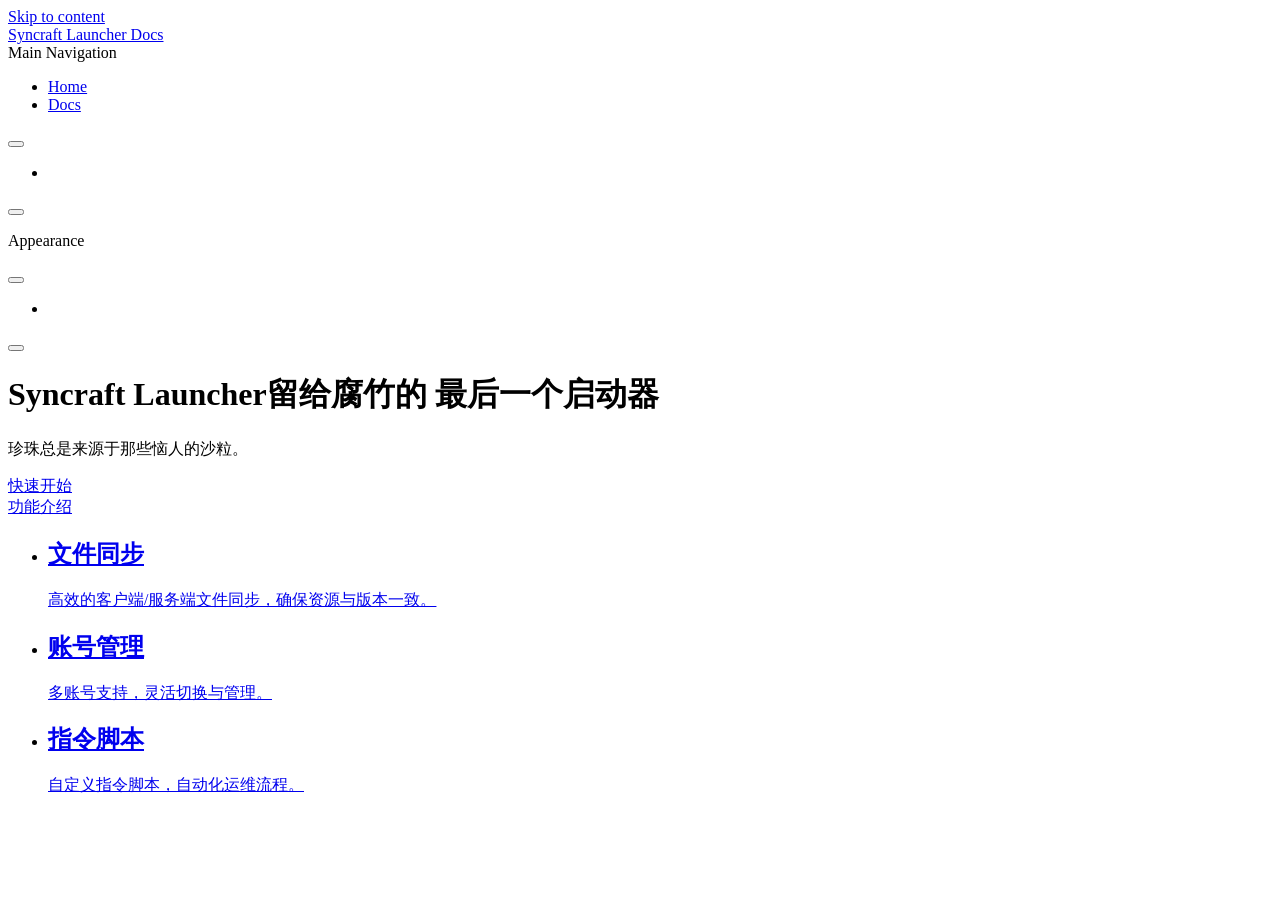
==== syncraft/index.html @ e4c3ccd4 "Add syncraft docs(not completed)" ====
<!DOCTYPE html>
<html lang="en-US" dir="ltr">
  <head>
    <meta charset="utf-8">
    <meta name="viewport" content="width=device-width,initial-scale=1">
    <title>Syncraft Launcher Docs</title>
    <meta name="description" content="The official documents of Syncraft.">
    <meta name="generator" content="VitePress v2.0.0-alpha.19">
    <link rel="preload stylesheet" href="/assets/style.DhzGwr1p.css" as="style">
    <link rel="preload stylesheet" href="/vp-icons.css" as="style">
    <script type="module" src="/assets/chunks/metadata.669a6880.js"></script>
    <script type="module" src="/assets/app.CHZCehUw.js"></script>
    <link rel="preload" href="/assets/inter-roman-latin.BOE8-mWI.woff2" as="font" type="font/woff2" crossorigin="">
    <link rel="modulepreload" href="/assets/chunks/framework.H6PnKRUW.js">
    <link rel="modulepreload" href="/assets/chunks/theme.DYF6qhO6.js">
    <link rel="modulepreload" href="/assets/index.md.CUEcECFS.lean.js">
    <script id="check-dark-mode">(()=>{let e=localStorage.getItem(`vitepress-theme-appearance`)||`auto`,t=window.matchMedia(`(prefers-color-scheme: dark)`).matches;(!e||e===`auto`?t:e===`dark`)&&document.documentElement.classList.add(`dark`)})();</script>
    <script id="check-mac-os">document.documentElement.classList.toggle(`mac`,/Mac|iPhone|iPod|iPad/i.test(navigator.platform));</script>
  </head>
  <body>
    <div id="app"><div class="Layout" data-v-0cf61682><!--[--><!--]--><!--[--><span tabindex="-1" data-v-414181b2></span><a href="#VPContent" class="VPSkipLink visually-hidden" data-v-414181b2>Skip to content</a><!--]--><!----><header class="VPNav" data-v-0cf61682 data-v-9f75dce3><div class="VPNavBar home top" data-v-9f75dce3 data-v-9ca1369d><div class="wrapper" data-v-9ca1369d><div class="container" data-v-9ca1369d><div class="title" data-v-9ca1369d><div class="VPNavBarTitle" data-v-9ca1369d data-v-1e38c6bc><a class="title" href="/" data-v-1e38c6bc><!--[--><!--]--><!----><span data-v-1e38c6bc>Syncraft Launcher Docs</span><!--[--><!--]--></a></div></div><div class="content" data-v-9ca1369d><div class="content-body" data-v-9ca1369d><!--[--><!--]--><div class="VPNavBarSearch search" data-v-9ca1369d data-v-2fc7f2c6><!----></div><nav aria-labelledby="main-nav-aria-label" class="VPNavBarMenu menu" data-v-9ca1369d data-v-3ffeddce><span id="main-nav-aria-label" class="visually-hidden" data-v-3ffeddce> Main Navigation </span><ul class="list" data-v-3ffeddce><!--[--><li data-v-3ffeddce><a class="VPLink link VPNavBarMenuLink active" href="/" tabindex="0" data-v-3ffeddce data-v-7547a935><!--[--><span data-v-7547a935>Home</span><!--]--></a></li><li data-v-3ffeddce><a class="VPLink link VPNavBarMenuLink" href="/intro/" tabindex="0" data-v-3ffeddce data-v-7547a935><!--[--><span data-v-7547a935>Docs</span><!--]--></a></li><!--]--></ul></nav><!----><div class="VPNavBarAppearance appearance" data-v-9ca1369d data-v-6c893767><button class="VPSwitch VPSwitchAppearance" type="button" role="switch" title aria-checked="false" data-v-6c893767 data-v-5337faa4 data-v-1d5665e3><span class="check" data-v-1d5665e3><span class="icon" data-v-1d5665e3><!--[--><span class="vpi-sun sun" data-v-5337faa4></span><span class="vpi-moon moon" data-v-5337faa4></span><!--]--></span></span></button></div><ul class="VPSocialLinks VPNavBarSocialLinks social-links" data-v-9ca1369d data-v-0394ad82 data-v-babe741d><!--[--><li class="item" data-v-babe741d><a class="VPSocialLink no-icon" href="https://github.com/vuejs/vitepress" aria-label="github" target="_blank" rel="me noopener" data-v-babe741d data-v-7bdffce5><span class="vpi-social-github"></span></a></li><!--]--></ul><div class="VPFlyout VPNavBarExtra extra" data-v-9ca1369d data-v-3da7c200 data-v-42cb505d><button type="button" class="button" aria-haspopup="true" aria-expanded="false" aria-label="extra navigation" data-v-42cb505d><span class="vpi-more-horizontal icon" data-v-42cb505d></span></button><div class="menu" data-v-42cb505d><div class="VPMenu" data-v-42cb505d data-v-f7257f43><!----><!--[--><!--[--><!----><div class="group" data-v-3da7c200><div class="item appearance" data-v-3da7c200><p class="label" data-v-3da7c200>Appearance</p><div class="appearance-action" data-v-3da7c200><button class="VPSwitch VPSwitchAppearance" type="button" role="switch" title aria-checked="false" data-v-3da7c200 data-v-5337faa4 data-v-1d5665e3><span class="check" data-v-1d5665e3><span class="icon" data-v-1d5665e3><!--[--><span class="vpi-sun sun" data-v-5337faa4></span><span class="vpi-moon moon" data-v-5337faa4></span><!--]--></span></span></button></div></div></div><div class="group" data-v-3da7c200><div class="item social-links" data-v-3da7c200><ul class="VPSocialLinks social-links-list" data-v-3da7c200 data-v-babe741d><!--[--><li class="item" data-v-babe741d><a class="VPSocialLink no-icon" href="https://github.com/vuejs/vitepress" aria-label="github" target="_blank" rel="me noopener" data-v-babe741d data-v-7bdffce5><span class="vpi-social-github"></span></a></li><!--]--></ul></div></div><!--]--><!--]--></div></div></div><!--[--><!--]--><button type="button" class="VPNavBarHamburger hamburger" aria-label="mobile navigation" aria-expanded="false" aria-controls="VPNavScreen" data-v-9ca1369d data-v-e5dd9c1c><span class="container" data-v-e5dd9c1c><span class="top" data-v-e5dd9c1c></span><span class="middle" data-v-e5dd9c1c></span><span class="bottom" data-v-e5dd9c1c></span></span></button></div></div></div></div><div class="divider" data-v-9ca1369d><div class="divider-line" data-v-9ca1369d></div></div></div><!----></header><!----><!----><div class="VPContent is-home" id="VPContent" data-v-0cf61682 data-v-7948e71f><div class="VPHome" data-v-7948e71f data-v-2862d62e><!--[--><!--]--><div class="VPHero VPHomeHero" data-v-2862d62e data-v-e62e4946><div class="container" data-v-e62e4946><div class="main" data-v-e62e4946><!--[--><!--]--><!--[--><h1 class="heading" data-v-e62e4946><span class="name clip" data-v-e62e4946>Syncraft Launcher</span><span class="text" data-v-e62e4946>留给腐竹的
最后一个启动器</span></h1><p class="tagline" data-v-e62e4946>珍珠总是来源于那些恼人的沙粒。</p><!--]--><!--[--><!--]--><div class="actions" data-v-e62e4946><!--[--><!--]--><!--[--><div class="action" data-v-e62e4946><a class="VPButton medium brand" href="/quick-start/" data-v-e62e4946 data-v-b8c35b0d><!--[-->快速开始<!--]--></a></div><div class="action" data-v-e62e4946><a class="VPButton medium alt" href="/features/" data-v-e62e4946 data-v-b8c35b0d><!--[-->功能介绍<!--]--></a></div><!--]--></div><!--[--><!--]--></div><!----></div></div><!--[--><!--]--><!--[--><!--]--><div class="VPFeatures VPHomeFeatures" data-v-2862d62e data-v-bb74c475><div class="container" data-v-bb74c475><ul class="items" data-v-bb74c475><!--[--><li class="grid-3 item" data-v-bb74c475><a class="VPLink link no-icon VPFeature" href="/features/file-sync.html" data-v-bb74c475 data-v-e5511d04><!--[--><article class="box" data-v-e5511d04><!----><h2 class="title" data-v-e5511d04>文件同步</h2><p class="details" data-v-e5511d04>高效的客户端/服务端文件同步，确保资源与版本一致。</p><!----></article><!--]--></a></li><li class="grid-3 item" data-v-bb74c475><a class="VPLink link no-icon VPFeature" href="/features/account.html" data-v-bb74c475 data-v-e5511d04><!--[--><article class="box" data-v-e5511d04><!----><h2 class="title" data-v-e5511d04>账号管理</h2><p class="details" data-v-e5511d04>多账号支持，灵活切换与管理。</p><!----></article><!--]--></a></li><li class="grid-3 item" data-v-bb74c475><a class="VPLink link no-icon VPFeature" href="/features/scripts.html" data-v-bb74c475 data-v-e5511d04><!--[--><article class="box" data-v-e5511d04><!----><h2 class="title" data-v-e5511d04>指令脚本</h2><p class="details" data-v-e5511d04>自定义指令脚本，自动化运维流程。</p><!----></article><!--]--></a></li><!--]--></ul></div></div><!--[--><!--]--><div class="vp-doc container" style="" data-allow-mismatch="style" data-v-2862d62e data-v-19aa779d><!--[--><div style="position:relative;" data-v-2862d62e><div></div></div><!--]--></div></div></div><!----><!--[--><!--]--></div></div>
    
    
  </body>
</html>
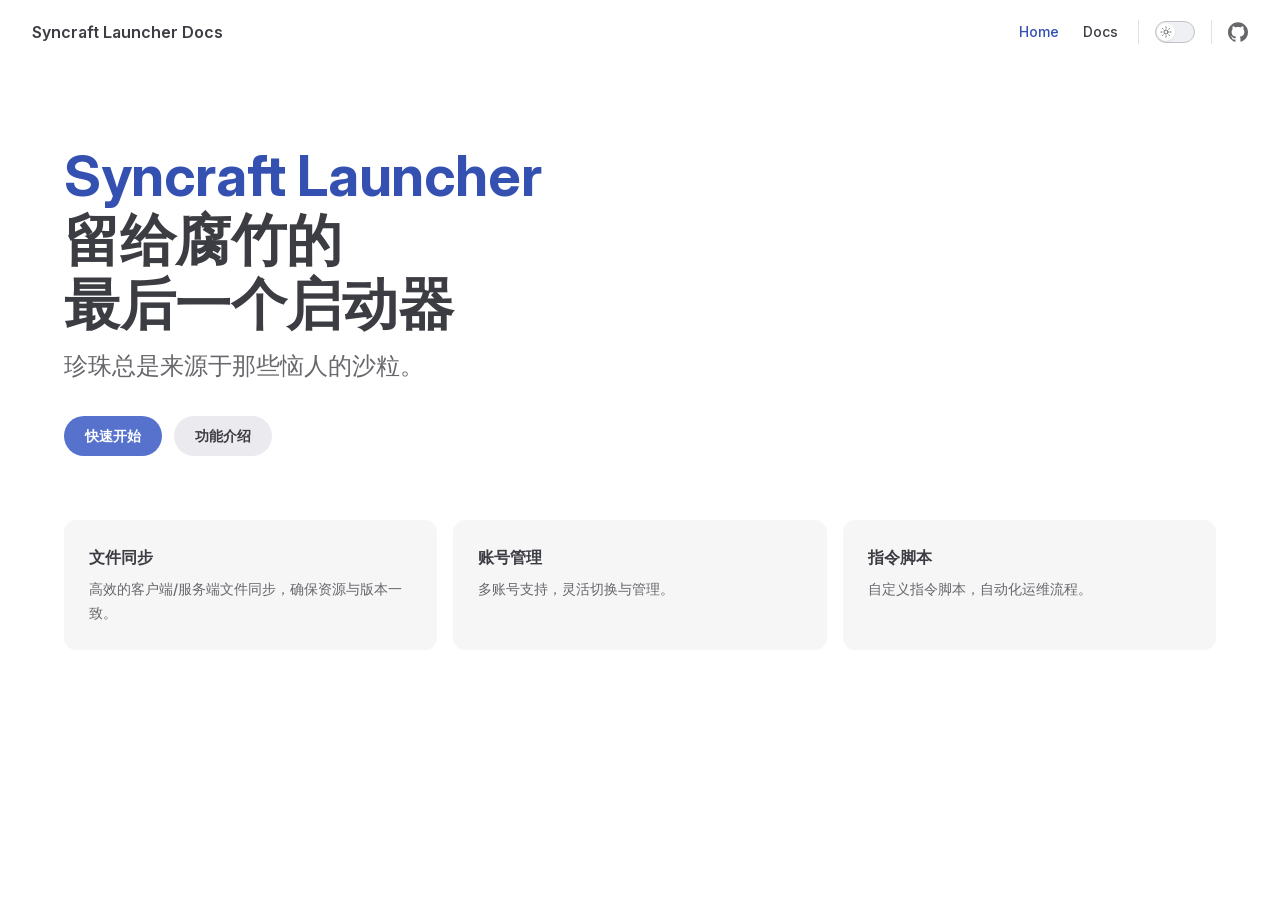
==== commit d08f444c: "Updated syncraft docs" ====
--- a/syncraft/index.html
+++ b/syncraft/index.html
@@ -6,20 +6,20 @@
     <title>Syncraft Launcher Docs</title>
     <meta name="description" content="The official documents of Syncraft.">
     <meta name="generator" content="VitePress v2.0.0-alpha.19">
-    <link rel="preload stylesheet" href="/assets/style.DhzGwr1p.css" as="style">
-    <link rel="preload stylesheet" href="/vp-icons.css" as="style">
-    <script type="module" src="/assets/chunks/metadata.669a6880.js"></script>
-    <script type="module" src="/assets/app.CHZCehUw.js"></script>
-    <link rel="preload" href="/assets/inter-roman-latin.BOE8-mWI.woff2" as="font" type="font/woff2" crossorigin="">
-    <link rel="modulepreload" href="/assets/chunks/framework.H6PnKRUW.js">
-    <link rel="modulepreload" href="/assets/chunks/theme.DYF6qhO6.js">
-    <link rel="modulepreload" href="/assets/index.md.CUEcECFS.lean.js">
+    <link rel="preload stylesheet" href="/syncraft/assets/style.21u9yF-3.css" as="style">
+    <link rel="preload stylesheet" href="/syncraft/vp-icons.css" as="style">
+    <script type="module" src="/syncraft/assets/chunks/metadata.faaf584f.js"></script>
+    <script type="module" src="/syncraft/assets/app.Cu7lZQsG.js"></script>
+    <link rel="preload" href="/syncraft/assets/inter-roman-latin.BOE8-mWI.woff2" as="font" type="font/woff2" crossorigin="">
+    <link rel="modulepreload" href="/syncraft/assets/chunks/framework.B1PU1n-w.js">
+    <link rel="modulepreload" href="/syncraft/assets/chunks/theme.CBnJ7_3n.js">
+    <link rel="modulepreload" href="/syncraft/assets/index.md.BzEvWfhE.lean.js">
     <script id="check-dark-mode">(()=>{let e=localStorage.getItem(`vitepress-theme-appearance`)||`auto`,t=window.matchMedia(`(prefers-color-scheme: dark)`).matches;(!e||e===`auto`?t:e===`dark`)&&document.documentElement.classList.add(`dark`)})();</script>
     <script id="check-mac-os">document.documentElement.classList.toggle(`mac`,/Mac|iPhone|iPod|iPad/i.test(navigator.platform));</script>
   </head>
   <body>
-    <div id="app"><div class="Layout" data-v-0cf61682><!--[--><!--]--><!--[--><span tabindex="-1" data-v-414181b2></span><a href="#VPContent" class="VPSkipLink visually-hidden" data-v-414181b2>Skip to content</a><!--]--><!----><header class="VPNav" data-v-0cf61682 data-v-9f75dce3><div class="VPNavBar home top" data-v-9f75dce3 data-v-9ca1369d><div class="wrapper" data-v-9ca1369d><div class="container" data-v-9ca1369d><div class="title" data-v-9ca1369d><div class="VPNavBarTitle" data-v-9ca1369d data-v-1e38c6bc><a class="title" href="/" data-v-1e38c6bc><!--[--><!--]--><!----><span data-v-1e38c6bc>Syncraft Launcher Docs</span><!--[--><!--]--></a></div></div><div class="content" data-v-9ca1369d><div class="content-body" data-v-9ca1369d><!--[--><!--]--><div class="VPNavBarSearch search" data-v-9ca1369d data-v-2fc7f2c6><!----></div><nav aria-labelledby="main-nav-aria-label" class="VPNavBarMenu menu" data-v-9ca1369d data-v-3ffeddce><span id="main-nav-aria-label" class="visually-hidden" data-v-3ffeddce> Main Navigation </span><ul class="list" data-v-3ffeddce><!--[--><li data-v-3ffeddce><a class="VPLink link VPNavBarMenuLink active" href="/" tabindex="0" data-v-3ffeddce data-v-7547a935><!--[--><span data-v-7547a935>Home</span><!--]--></a></li><li data-v-3ffeddce><a class="VPLink link VPNavBarMenuLink" href="/intro/" tabindex="0" data-v-3ffeddce data-v-7547a935><!--[--><span data-v-7547a935>Docs</span><!--]--></a></li><!--]--></ul></nav><!----><div class="VPNavBarAppearance appearance" data-v-9ca1369d data-v-6c893767><button class="VPSwitch VPSwitchAppearance" type="button" role="switch" title aria-checked="false" data-v-6c893767 data-v-5337faa4 data-v-1d5665e3><span class="check" data-v-1d5665e3><span class="icon" data-v-1d5665e3><!--[--><span class="vpi-sun sun" data-v-5337faa4></span><span class="vpi-moon moon" data-v-5337faa4></span><!--]--></span></span></button></div><ul class="VPSocialLinks VPNavBarSocialLinks social-links" data-v-9ca1369d data-v-0394ad82 data-v-babe741d><!--[--><li class="item" data-v-babe741d><a class="VPSocialLink no-icon" href="https://github.com/vuejs/vitepress" aria-label="github" target="_blank" rel="me noopener" data-v-babe741d data-v-7bdffce5><span class="vpi-social-github"></span></a></li><!--]--></ul><div class="VPFlyout VPNavBarExtra extra" data-v-9ca1369d data-v-3da7c200 data-v-42cb505d><button type="button" class="button" aria-haspopup="true" aria-expanded="false" aria-label="extra navigation" data-v-42cb505d><span class="vpi-more-horizontal icon" data-v-42cb505d></span></button><div class="menu" data-v-42cb505d><div class="VPMenu" data-v-42cb505d data-v-f7257f43><!----><!--[--><!--[--><!----><div class="group" data-v-3da7c200><div class="item appearance" data-v-3da7c200><p class="label" data-v-3da7c200>Appearance</p><div class="appearance-action" data-v-3da7c200><button class="VPSwitch VPSwitchAppearance" type="button" role="switch" title aria-checked="false" data-v-3da7c200 data-v-5337faa4 data-v-1d5665e3><span class="check" data-v-1d5665e3><span class="icon" data-v-1d5665e3><!--[--><span class="vpi-sun sun" data-v-5337faa4></span><span class="vpi-moon moon" data-v-5337faa4></span><!--]--></span></span></button></div></div></div><div class="group" data-v-3da7c200><div class="item social-links" data-v-3da7c200><ul class="VPSocialLinks social-links-list" data-v-3da7c200 data-v-babe741d><!--[--><li class="item" data-v-babe741d><a class="VPSocialLink no-icon" href="https://github.com/vuejs/vitepress" aria-label="github" target="_blank" rel="me noopener" data-v-babe741d data-v-7bdffce5><span class="vpi-social-github"></span></a></li><!--]--></ul></div></div><!--]--><!--]--></div></div></div><!--[--><!--]--><button type="button" class="VPNavBarHamburger hamburger" aria-label="mobile navigation" aria-expanded="false" aria-controls="VPNavScreen" data-v-9ca1369d data-v-e5dd9c1c><span class="container" data-v-e5dd9c1c><span class="top" data-v-e5dd9c1c></span><span class="middle" data-v-e5dd9c1c></span><span class="bottom" data-v-e5dd9c1c></span></span></button></div></div></div></div><div class="divider" data-v-9ca1369d><div class="divider-line" data-v-9ca1369d></div></div></div><!----></header><!----><!----><div class="VPContent is-home" id="VPContent" data-v-0cf61682 data-v-7948e71f><div class="VPHome" data-v-7948e71f data-v-2862d62e><!--[--><!--]--><div class="VPHero VPHomeHero" data-v-2862d62e data-v-e62e4946><div class="container" data-v-e62e4946><div class="main" data-v-e62e4946><!--[--><!--]--><!--[--><h1 class="heading" data-v-e62e4946><span class="name clip" data-v-e62e4946>Syncraft Launcher</span><span class="text" data-v-e62e4946>留给腐竹的
-最后一个启动器</span></h1><p class="tagline" data-v-e62e4946>珍珠总是来源于那些恼人的沙粒。</p><!--]--><!--[--><!--]--><div class="actions" data-v-e62e4946><!--[--><!--]--><!--[--><div class="action" data-v-e62e4946><a class="VPButton medium brand" href="/quick-start/" data-v-e62e4946 data-v-b8c35b0d><!--[-->快速开始<!--]--></a></div><div class="action" data-v-e62e4946><a class="VPButton medium alt" href="/features/" data-v-e62e4946 data-v-b8c35b0d><!--[-->功能介绍<!--]--></a></div><!--]--></div><!--[--><!--]--></div><!----></div></div><!--[--><!--]--><!--[--><!--]--><div class="VPFeatures VPHomeFeatures" data-v-2862d62e data-v-bb74c475><div class="container" data-v-bb74c475><ul class="items" data-v-bb74c475><!--[--><li class="grid-3 item" data-v-bb74c475><a class="VPLink link no-icon VPFeature" href="/features/file-sync.html" data-v-bb74c475 data-v-e5511d04><!--[--><article class="box" data-v-e5511d04><!----><h2 class="title" data-v-e5511d04>文件同步</h2><p class="details" data-v-e5511d04>高效的客户端/服务端文件同步，确保资源与版本一致。</p><!----></article><!--]--></a></li><li class="grid-3 item" data-v-bb74c475><a class="VPLink link no-icon VPFeature" href="/features/account.html" data-v-bb74c475 data-v-e5511d04><!--[--><article class="box" data-v-e5511d04><!----><h2 class="title" data-v-e5511d04>账号管理</h2><p class="details" data-v-e5511d04>多账号支持，灵活切换与管理。</p><!----></article><!--]--></a></li><li class="grid-3 item" data-v-bb74c475><a class="VPLink link no-icon VPFeature" href="/features/scripts.html" data-v-bb74c475 data-v-e5511d04><!--[--><article class="box" data-v-e5511d04><!----><h2 class="title" data-v-e5511d04>指令脚本</h2><p class="details" data-v-e5511d04>自定义指令脚本，自动化运维流程。</p><!----></article><!--]--></a></li><!--]--></ul></div></div><!--[--><!--]--><div class="vp-doc container" style="" data-allow-mismatch="style" data-v-2862d62e data-v-19aa779d><!--[--><div style="position:relative;" data-v-2862d62e><div></div></div><!--]--></div></div></div><!----><!--[--><!--]--></div></div>
+    <div id="app"><div class="Layout" data-v-0cf61682><!--[--><!--]--><!--[--><span tabindex="-1" data-v-414181b2></span><a href="#VPContent" class="VPSkipLink visually-hidden" data-v-414181b2>Skip to content</a><!--]--><!----><header class="VPNav" data-v-0cf61682 data-v-9f75dce3><div class="VPNavBar home top" data-v-9f75dce3 data-v-9ca1369d><div class="wrapper" data-v-9ca1369d><div class="container" data-v-9ca1369d><div class="title" data-v-9ca1369d><div class="VPNavBarTitle" data-v-9ca1369d data-v-1e38c6bc><a class="title" href="/syncraft/" data-v-1e38c6bc><!--[--><!--]--><!----><span data-v-1e38c6bc>Syncraft Launcher Docs</span><!--[--><!--]--></a></div></div><div class="content" data-v-9ca1369d><div class="content-body" data-v-9ca1369d><!--[--><!--]--><div class="VPNavBarSearch search" data-v-9ca1369d data-v-2fc7f2c6><!----></div><nav aria-labelledby="main-nav-aria-label" class="VPNavBarMenu menu" data-v-9ca1369d data-v-3ffeddce><span id="main-nav-aria-label" class="visually-hidden" data-v-3ffeddce> Main Navigation </span><ul class="list" data-v-3ffeddce><!--[--><li data-v-3ffeddce><a class="VPLink link VPNavBarMenuLink active" href="/syncraft/" tabindex="0" data-v-3ffeddce data-v-7547a935><!--[--><span data-v-7547a935>Home</span><!--]--></a></li><li data-v-3ffeddce><a class="VPLink link VPNavBarMenuLink" href="/syncraft/intro/" tabindex="0" data-v-3ffeddce data-v-7547a935><!--[--><span data-v-7547a935>Docs</span><!--]--></a></li><!--]--></ul></nav><!----><div class="VPNavBarAppearance appearance" data-v-9ca1369d data-v-6c893767><button class="VPSwitch VPSwitchAppearance" type="button" role="switch" title aria-checked="false" data-v-6c893767 data-v-5337faa4 data-v-1d5665e3><span class="check" data-v-1d5665e3><span class="icon" data-v-1d5665e3><!--[--><span class="vpi-sun sun" data-v-5337faa4></span><span class="vpi-moon moon" data-v-5337faa4></span><!--]--></span></span></button></div><ul class="VPSocialLinks VPNavBarSocialLinks social-links" data-v-9ca1369d data-v-0394ad82 data-v-babe741d><!--[--><li class="item" data-v-babe741d><a class="VPSocialLink no-icon" href="https://github.com/Falswqwq/syncraft-server" aria-label="github" target="_blank" rel="me noopener" data-v-babe741d data-v-7bdffce5><span class="vpi-social-github"></span></a></li><!--]--></ul><div class="VPFlyout VPNavBarExtra extra" data-v-9ca1369d data-v-3da7c200 data-v-42cb505d><button type="button" class="button" aria-haspopup="true" aria-expanded="false" aria-label="extra navigation" data-v-42cb505d><span class="vpi-more-horizontal icon" data-v-42cb505d></span></button><div class="menu" data-v-42cb505d><div class="VPMenu" data-v-42cb505d data-v-f7257f43><!----><!--[--><!--[--><!----><div class="group" data-v-3da7c200><div class="item appearance" data-v-3da7c200><p class="label" data-v-3da7c200>Appearance</p><div class="appearance-action" data-v-3da7c200><button class="VPSwitch VPSwitchAppearance" type="button" role="switch" title aria-checked="false" data-v-3da7c200 data-v-5337faa4 data-v-1d5665e3><span class="check" data-v-1d5665e3><span class="icon" data-v-1d5665e3><!--[--><span class="vpi-sun sun" data-v-5337faa4></span><span class="vpi-moon moon" data-v-5337faa4></span><!--]--></span></span></button></div></div></div><div class="group" data-v-3da7c200><div class="item social-links" data-v-3da7c200><ul class="VPSocialLinks social-links-list" data-v-3da7c200 data-v-babe741d><!--[--><li class="item" data-v-babe741d><a class="VPSocialLink no-icon" href="https://github.com/Falswqwq/syncraft-server" aria-label="github" target="_blank" rel="me noopener" data-v-babe741d data-v-7bdffce5><span class="vpi-social-github"></span></a></li><!--]--></ul></div></div><!--]--><!--]--></div></div></div><!--[--><!--]--><button type="button" class="VPNavBarHamburger hamburger" aria-label="mobile navigation" aria-expanded="false" aria-controls="VPNavScreen" data-v-9ca1369d data-v-e5dd9c1c><span class="container" data-v-e5dd9c1c><span class="top" data-v-e5dd9c1c></span><span class="middle" data-v-e5dd9c1c></span><span class="bottom" data-v-e5dd9c1c></span></span></button></div></div></div></div><div class="divider" data-v-9ca1369d><div class="divider-line" data-v-9ca1369d></div></div></div><!----></header><!----><!----><div class="VPContent is-home" id="VPContent" data-v-0cf61682 data-v-7948e71f><div class="VPHome" data-v-7948e71f data-v-2862d62e><!--[--><!--]--><div class="VPHero VPHomeHero" data-v-2862d62e data-v-e62e4946><div class="container" data-v-e62e4946><div class="main" data-v-e62e4946><!--[--><!--]--><!--[--><h1 class="heading" data-v-e62e4946><span class="name clip" data-v-e62e4946>Syncraft Launcher</span><span class="text" data-v-e62e4946>留给腐竹的
+最后一个启动器</span></h1><p class="tagline" data-v-e62e4946>珍珠总是来源于那些恼人的沙粒。</p><!--]--><!--[--><!--]--><div class="actions" data-v-e62e4946><!--[--><!--]--><!--[--><div class="action" data-v-e62e4946><a class="VPButton medium brand" href="/syncraft/quick-start/" data-v-e62e4946 data-v-b8c35b0d><!--[-->快速开始<!--]--></a></div><div class="action" data-v-e62e4946><a class="VPButton medium alt" href="/syncraft/features/" data-v-e62e4946 data-v-b8c35b0d><!--[-->功能介绍<!--]--></a></div><!--]--></div><!--[--><!--]--></div><!----></div></div><!--[--><!--]--><!--[--><!--]--><div class="VPFeatures VPHomeFeatures" data-v-2862d62e data-v-bb74c475><div class="container" data-v-bb74c475><ul class="items" data-v-bb74c475><!--[--><li class="grid-3 item" data-v-bb74c475><a class="VPLink link no-icon VPFeature" href="/syncraft/features/file-sync.html" data-v-bb74c475 data-v-e5511d04><!--[--><article class="box" data-v-e5511d04><!----><h2 class="title" data-v-e5511d04>文件同步</h2><p class="details" data-v-e5511d04>高效的客户端/服务端文件同步，确保资源与版本一致。</p><!----></article><!--]--></a></li><li class="grid-3 item" data-v-bb74c475><a class="VPLink link no-icon VPFeature" href="/syncraft/features/account.html" data-v-bb74c475 data-v-e5511d04><!--[--><article class="box" data-v-e5511d04><!----><h2 class="title" data-v-e5511d04>账号管理</h2><p class="details" data-v-e5511d04>多账号支持，灵活切换与管理。</p><!----></article><!--]--></a></li><li class="grid-3 item" data-v-bb74c475><a class="VPLink link no-icon VPFeature" href="/syncraft/features/scripts.html" data-v-bb74c475 data-v-e5511d04><!--[--><article class="box" data-v-e5511d04><!----><h2 class="title" data-v-e5511d04>指令脚本</h2><p class="details" data-v-e5511d04>自定义指令脚本，自动化运维流程。</p><!----></article><!--]--></a></li><!--]--></ul></div></div><!--[--><!--]--><div class="vp-doc container" style="" data-allow-mismatch="style" data-v-2862d62e data-v-19aa779d><!--[--><div style="position:relative;" data-v-2862d62e><div></div></div><!--]--></div></div></div><!----><!--[--><!--]--></div></div>
     
     
   </body>
--- a/syncraft/assets/style.21u9yF-3.css
+++ b/syncraft/assets/style.21u9yF-3.css
@@ -0,0 +1,2 @@
+:root{--vp-c-white:#fff;--vp-c-black:#000;--vp-c-neutral:var(--vp-c-black);--vp-c-neutral-inverse:var(--vp-c-white)}.dark{--vp-c-neutral:var(--vp-c-white);--vp-c-neutral-inverse:var(--vp-c-black)}:root{--vp-c-gray-1:#dddde3;--vp-c-gray-2:#e4e4e9;--vp-c-gray-3:#ebebef;--vp-c-gray-soft:#8e96aa24;--vp-c-indigo-1:#3451b2;--vp-c-indigo-2:#3a5ccc;--vp-c-indigo-3:#5672cd;--vp-c-indigo-soft:#646cff24;--vp-c-purple-1:#6f42c1;--vp-c-purple-2:#7e4cc9;--vp-c-purple-3:#8e5cd9;--vp-c-purple-soft:#9f7aea24;--vp-c-green-1:#18794e;--vp-c-green-2:#299764;--vp-c-green-3:#30a46c;--vp-c-green-soft:#10b98124;--vp-c-yellow-1:#915930;--vp-c-yellow-2:#946300;--vp-c-yellow-3:#9f6a00;--vp-c-yellow-soft:#eab30824;--vp-c-red-1:#b8272c;--vp-c-red-2:#d5393e;--vp-c-red-3:#e0575b;--vp-c-red-soft:#f43f5e24;--vp-c-sponsor:#db2777}.dark{--vp-c-gray-1:#515c67;--vp-c-gray-2:#414853;--vp-c-gray-3:#32363f;--vp-c-gray-soft:#65758529;--vp-c-indigo-1:#a8b1ff;--vp-c-indigo-2:#5c73e7;--vp-c-indigo-3:#3e63dd;--vp-c-indigo-soft:#646cff29;--vp-c-purple-1:#c8abfa;--vp-c-purple-2:#a879e6;--vp-c-purple-3:#8e5cd9;--vp-c-purple-soft:#9f7aea29;--vp-c-green-1:#3dd68c;--vp-c-green-2:#30a46c;--vp-c-green-3:#298459;--vp-c-green-soft:#10b98129;--vp-c-yellow-1:#f9b44e;--vp-c-yellow-2:#da8b17;--vp-c-yellow-3:#a46a0a;--vp-c-yellow-soft:#eab30829;--vp-c-red-1:#f66f81;--vp-c-red-2:#f14158;--vp-c-red-3:#b62a3c;--vp-c-red-soft:#f43f5e29}:root{--vp-c-bg:#fff;--vp-c-bg-alt:#f6f6f7;--vp-c-bg-elv:#fff;--vp-c-bg-soft:#f6f6f7}.dark{--vp-c-bg:#1b1b1f;--vp-c-bg-alt:#161618;--vp-c-bg-elv:#202127;--vp-c-bg-soft:#202127}:root{--vp-c-border:#c2c2c4;--vp-c-divider:#e2e2e3;--vp-c-gutter:#e2e2e3}.dark{--vp-c-border:#3c3f44;--vp-c-divider:#2e2e32;--vp-c-gutter:#000}:root{--vp-c-text-1:#3c3c43;--vp-c-text-2:#67676c;--vp-c-text-3:#929295}.dark{--vp-c-text-1:#dfdfd6;--vp-c-text-2:#98989f;--vp-c-text-3:#6a6a71}:root{--vp-c-default-1:var(--vp-c-gray-1);--vp-c-default-2:var(--vp-c-gray-2);--vp-c-default-3:var(--vp-c-gray-3);--vp-c-default-soft:var(--vp-c-gray-soft);--vp-c-brand-1:var(--vp-c-indigo-1);--vp-c-brand-2:var(--vp-c-indigo-2);--vp-c-brand-3:var(--vp-c-indigo-3);--vp-c-brand-soft:var(--vp-c-indigo-soft);--vp-c-brand:var(--vp-c-brand-1);--vp-c-tip-1:var(--vp-c-brand-1);--vp-c-tip-2:var(--vp-c-brand-2);--vp-c-tip-3:var(--vp-c-brand-3);--vp-c-tip-soft:var(--vp-c-brand-soft);--vp-c-note-1:var(--vp-c-brand-1);--vp-c-note-2:var(--vp-c-brand-2);--vp-c-note-3:var(--vp-c-brand-3);--vp-c-note-soft:var(--vp-c-brand-soft);--vp-c-success-1:var(--vp-c-green-1);--vp-c-success-2:var(--vp-c-green-2);--vp-c-success-3:var(--vp-c-green-3);--vp-c-success-soft:var(--vp-c-green-soft);--vp-c-important-1:var(--vp-c-purple-1);--vp-c-important-2:var(--vp-c-purple-2);--vp-c-important-3:var(--vp-c-purple-3);--vp-c-important-soft:var(--vp-c-purple-soft);--vp-c-warning-1:var(--vp-c-yellow-1);--vp-c-warning-2:var(--vp-c-yellow-2);--vp-c-warning-3:var(--vp-c-yellow-3);--vp-c-warning-soft:var(--vp-c-yellow-soft);--vp-c-danger-1:var(--vp-c-red-1);--vp-c-danger-2:var(--vp-c-red-2);--vp-c-danger-3:var(--vp-c-red-3);--vp-c-danger-soft:var(--vp-c-red-soft);--vp-c-caution-1:var(--vp-c-red-1);--vp-c-caution-2:var(--vp-c-red-2);--vp-c-caution-3:var(--vp-c-red-3);--vp-c-caution-soft:var(--vp-c-red-soft);--vp-font-family-base:-apple-system, BlinkMacSystemFont, sans-serif, "Apple Color Emoji", "Segoe UI Emoji", "Segoe UI Symbol", "Noto Color Emoji";--vp-font-family-mono:ui-monospace, "Menlo", "Monaco", "Consolas", "Liberation Mono", "Courier New", monospace}[lang]:where(:lang(zh),:lang(ja),:lang(ko)) h1,[lang]:where(:lang(zh),:lang(ja),:lang(ko)) h2,[lang]:where(:lang(zh),:lang(ja),:lang(ko)) h3,[lang]:where(:lang(zh),:lang(ja),:lang(ko)) h4,[lang]:where(:lang(zh),:lang(ja),:lang(ko)) h5,[lang]:where(:lang(zh),:lang(ja),:lang(ko)) h6,[lang]:where(:lang(zh),:lang(ja),:lang(ko)) li,[lang]:where(:lang(zh),:lang(ja),:lang(ko)) p{line-break:strict}:root{--vp-shadow-1:0 1px 2px #0000000a, 0 1px 2px #0000000f;--vp-shadow-2:0 3px 12px #00000012, 0 1px 4px #00000012;--vp-shadow-3:0 12px 32px #0000001a, 0 2px 6px #00000014;--vp-shadow-4:0 14px 44px #0000001f, 0 3px 9px #0000001f;--vp-shadow-5:0 18px 56px #00000029, 0 4px 12px #00000029;--vp-z-index-footer:10;--vp-z-index-local-nav:20;--vp-z-index-nav:30;--vp-z-index-layout-top:40;--vp-z-index-backdrop:50;--vp-z-index-sidebar:60}@media (width>=960px){:root{--vp-z-index-sidebar:25}}:root{--vp-layout-max-width:1440px;--vp-header-anchor-symbol:"#";--vp-code-line-height:1.7;--vp-code-font-size:.875em;--vp-code-color:var(--vp-c-brand-1);--vp-code-link-color:var(--vp-c-brand-1);--vp-code-link-hover-color:var(--vp-c-brand-2);--vp-code-bg:var(--vp-c-default-soft);--vp-code-block-color:var(--vp-c-text-2);--vp-code-block-bg:var(--vp-c-bg-alt);--vp-code-block-divider-color:var(--vp-c-gutter);--vp-code-lang-color:var(--vp-c-text-2);--vp-code-line-highlight-color:var(--vp-c-default-soft);--vp-code-line-number-color:var(--vp-c-text-2);--vp-code-line-diff-add-color:var(--vp-c-success-soft);--vp-code-line-diff-add-symbol-color:var(--vp-c-success-1);--vp-code-line-diff-remove-color:var(--vp-c-danger-soft);--vp-code-line-diff-remove-symbol-color:var(--vp-c-danger-1);--vp-code-line-warning-color:var(--vp-c-warning-soft);--vp-code-line-error-color:var(--vp-c-danger-soft);--vp-code-copy-code-border-color:var(--vp-c-divider);--vp-code-copy-code-bg:var(--vp-c-bg-soft);--vp-code-copy-code-hover-border-color:var(--vp-c-divider);--vp-code-copy-code-hover-bg:var(--vp-c-bg);--vp-code-copy-code-active-text:var(--vp-c-text-2);--vp-code-tab-divider:var(--vp-code-block-divider-color);--vp-code-tab-text-color:var(--vp-c-text-2);--vp-code-tab-bg:var(--vp-code-block-bg);--vp-code-tab-hover-text-color:var(--vp-c-text-1);--vp-code-tab-active-text-color:var(--vp-c-text-1);--vp-code-tab-active-bar-color:var(--vp-c-brand-1);--vp-button-brand-border:transparent;--vp-button-brand-text:var(--vp-c-white);--vp-button-brand-bg:var(--vp-c-brand-3);--vp-button-brand-hover-border:transparent;--vp-button-brand-hover-text:var(--vp-c-white);--vp-button-brand-hover-bg:var(--vp-c-brand-2);--vp-button-brand-active-border:transparent;--vp-button-brand-active-text:var(--vp-c-white);--vp-button-brand-active-bg:var(--vp-c-brand-1);--vp-button-alt-border:transparent;--vp-button-alt-text:var(--vp-c-text-1);--vp-button-alt-bg:var(--vp-c-default-3);--vp-button-alt-hover-border:transparent;--vp-button-alt-hover-text:var(--vp-c-text-1);--vp-button-alt-hover-bg:var(--vp-c-default-2);--vp-button-alt-active-border:transparent;--vp-button-alt-active-text:var(--vp-c-text-1);--vp-button-alt-active-bg:var(--vp-c-default-1);--vp-button-sponsor-border:var(--vp-c-text-2);--vp-button-sponsor-text:var(--vp-c-text-2);--vp-button-sponsor-bg:transparent;--vp-button-sponsor-hover-border:var(--vp-c-sponsor);--vp-button-sponsor-hover-text:var(--vp-c-sponsor);--vp-button-sponsor-hover-bg:transparent;--vp-button-sponsor-active-border:var(--vp-c-sponsor);--vp-button-sponsor-active-text:var(--vp-c-sponsor);--vp-button-sponsor-active-bg:transparent;--vp-custom-block-font-size:14px;--vp-custom-block-code-font-size:13px;--vp-custom-block-info-border:transparent;--vp-custom-block-info-text:var(--vp-c-text-1);--vp-custom-block-info-bg:var(--vp-c-default-soft);--vp-custom-block-info-code-bg:var(--vp-c-default-soft);--vp-custom-block-note-border:transparent;--vp-custom-block-note-text:var(--vp-c-text-1);--vp-custom-block-note-bg:var(--vp-c-default-soft);--vp-custom-block-note-code-bg:var(--vp-c-default-soft);--vp-custom-block-tip-border:transparent;--vp-custom-block-tip-text:var(--vp-c-text-1);--vp-custom-block-tip-bg:var(--vp-c-tip-soft);--vp-custom-block-tip-code-bg:var(--vp-c-tip-soft);--vp-custom-block-important-border:transparent;--vp-custom-block-important-text:var(--vp-c-text-1);--vp-custom-block-important-bg:var(--vp-c-important-soft);--vp-custom-block-important-code-bg:var(--vp-c-important-soft);--vp-custom-block-warning-border:transparent;--vp-custom-block-warning-text:var(--vp-c-text-1);--vp-custom-block-warning-bg:var(--vp-c-warning-soft);--vp-custom-block-warning-code-bg:var(--vp-c-warning-soft);--vp-custom-block-danger-border:transparent;--vp-custom-block-danger-text:var(--vp-c-text-1);--vp-custom-block-danger-bg:var(--vp-c-danger-soft);--vp-custom-block-danger-code-bg:var(--vp-c-danger-soft);--vp-custom-block-caution-border:transparent;--vp-custom-block-caution-text:var(--vp-c-text-1);--vp-custom-block-caution-bg:var(--vp-c-caution-soft);--vp-custom-block-caution-code-bg:var(--vp-c-caution-soft);--vp-custom-block-details-border:var(--vp-custom-block-info-border);--vp-custom-block-details-text:var(--vp-custom-block-info-text);--vp-custom-block-details-bg:var(--vp-custom-block-info-bg);--vp-custom-block-details-code-bg:var(--vp-custom-block-info-code-bg);--vp-input-border-color:var(--vp-c-border);--vp-input-bg-color:var(--vp-c-bg-alt);--vp-input-switch-bg-color:var(--vp-c-default-soft);--vp-nav-height:64px;--vp-nav-bg-color:var(--vp-c-bg);--vp-nav-screen-bg-color:var(--vp-c-bg);--vp-nav-logo-height:24px}.hide-nav{--vp-nav-height:0px}.hide-nav .VPSidebar{--vp-nav-height:22px}:root{--vp-local-nav-bg-color:var(--vp-c-bg);--vp-sidebar-width:272px;--vp-sidebar-bg-color:var(--vp-c-bg-alt);--vp-backdrop-bg-color:#0009;--vp-home-hero-name-color:var(--vp-c-brand-1);--vp-home-hero-name-background:transparent;--vp-home-hero-image-background-image:none;--vp-home-hero-image-filter:none;--vp-badge-info-border:transparent;--vp-badge-info-text:var(--vp-c-text-2);--vp-badge-info-bg:var(--vp-c-default-soft);--vp-badge-tip-border:transparent;--vp-badge-tip-text:var(--vp-c-tip-1);--vp-badge-tip-bg:var(--vp-c-tip-soft);--vp-badge-warning-border:transparent;--vp-badge-warning-text:var(--vp-c-warning-1);--vp-badge-warning-bg:var(--vp-c-warning-soft);--vp-badge-danger-border:transparent;--vp-badge-danger-text:var(--vp-c-danger-1);--vp-badge-danger-bg:var(--vp-c-danger-soft);--vp-carbon-ads-text-color:var(--vp-c-text-1);--vp-carbon-ads-poweredby-color:var(--vp-c-text-2);--vp-carbon-ads-bg-color:var(--vp-c-bg-soft);--vp-carbon-ads-hover-text-color:var(--vp-c-brand-1);--vp-carbon-ads-hover-poweredby-color:var(--vp-c-text-1);--vp-local-search-bg:var(--vp-c-bg);--vp-local-search-result-bg:var(--vp-c-bg);--vp-local-search-result-border:var(--vp-c-divider);--vp-local-search-result-selected-bg:var(--vp-c-bg);--vp-local-search-result-selected-border:var(--vp-c-brand-1);--vp-local-search-highlight-bg:var(--vp-c-brand-1);--vp-local-search-highlight-text:var(--vp-c-neutral-inverse)}@layer __vitepress_base{*,:after,:before,::backdrop{box-sizing:border-box;border:0 solid;margin:0;padding:0}::file-selector-button{box-sizing:border-box;border:0 solid;margin:0;padding:0}html,:host{-webkit-text-size-adjust:100%;tab-size:4;line-height:1.5;font-family:var(--vp-font-family-base);font-feature-settings:normal;font-variation-settings:normal;-webkit-tap-highlight-color:transparent}hr{height:0;color:inherit;border-top-width:1px}abbr:where([title]){-webkit-text-decoration:underline dotted;text-decoration:underline dotted}h1,h2,h3,h4,h5,h6{font-size:inherit;font-weight:inherit}a{color:inherit;-webkit-text-decoration:inherit;-webkit-text-decoration:inherit;text-decoration:inherit}b,strong{font-weight:600}code,kbd,samp,pre{font-family:var(--vp-font-family-mono);font-feature-settings:normal;font-variation-settings:normal;font-size:1em}small{font-size:80%}sub,sup{vertical-align:baseline;font-size:75%;line-height:0;position:relative}sub{bottom:-.25em}sup{top:-.5em}table{text-indent:0;border-color:inherit;border-collapse:collapse}:-moz-focusring:where(:not(iframe)){outline:auto}progress{vertical-align:baseline}summary{display:list-item}ol,ul,menu{list-style:none}img,svg,video,canvas,audio,iframe,embed,object{display:block}img,video{max-width:100%;height:auto}button,input,select,optgroup,textarea{font:inherit;font-feature-settings:inherit;font-variation-settings:inherit;letter-spacing:inherit;color:inherit;opacity:1;background-color:#0000;border-radius:0}::file-selector-button{font:inherit;font-feature-settings:inherit;font-variation-settings:inherit;letter-spacing:inherit;color:inherit;opacity:1;background-color:#0000;border-radius:0}:where(select:is([multiple],[size])) optgroup{font-weight:600}:where(select:is([multiple],[size])) optgroup option{padding-inline-start:20px}::file-selector-button{margin-inline-end:4px}::placeholder{opacity:1}@supports (not ((-webkit-appearance:-apple-pay-button))) or (contain-intrinsic-size:1px){::placeholder{color:color-mix(in oklab, currentcolor 50%, transparent)}}textarea{resize:vertical}::-webkit-search-decoration{-webkit-appearance:none}::-webkit-date-and-time-value{min-height:1lh;text-align:inherit}::-webkit-datetime-edit{display:inline-flex}::-webkit-datetime-edit-fields-wrapper{padding:0}::-webkit-datetime-edit{padding-block:0}::-webkit-datetime-edit-year-field{padding-block:0}::-webkit-datetime-edit-month-field{padding-block:0}::-webkit-datetime-edit-day-field{padding-block:0}::-webkit-datetime-edit-hour-field{padding-block:0}::-webkit-datetime-edit-minute-field{padding-block:0}::-webkit-datetime-edit-second-field{padding-block:0}::-webkit-datetime-edit-millisecond-field{padding-block:0}::-webkit-datetime-edit-meridiem-field{padding-block:0}::-webkit-calendar-picker-indicator{line-height:1}:-moz-ui-invalid{box-shadow:none}button,input:where([type=button],[type=reset],[type=submit]){appearance:button}::file-selector-button{appearance:button}::-webkit-inner-spin-button{height:auto}::-webkit-outer-spin-button{height:auto}[hidden]:where(:not([hidden=until-found])){display:none!important}@media (prefers-reduced-motion:reduce){*,:before,:after{background-attachment:initial!important;scroll-behavior:auto!important;transition-duration:0s!important;transition-delay:0s!important;animation-duration:1ms!important;animation-iteration-count:1!important;animation-delay:-1ms!important}}:root{font-size:16px}:root.dark{--lightningcss-light: ;--lightningcss-dark:initial;color-scheme:dark}:root:not(.dark){--lightningcss-light:initial;--lightningcss-dark: ;color-scheme:light}body{color:var(--vp-c-text-1);background-color:var(--vp-c-bg);text-rendering:optimizelegibility;-webkit-font-smoothing:antialiased;-moz-osx-font-smoothing:grayscale;text-autospace:normal;text-spacing-trim:normal;line-height:24px}pre,code,kbd,samp{text-autospace:no-autospace}button:enabled,[role=button]:enabled{cursor:pointer}button:focus,input:focus,textarea:focus,select:focus{outline:none}button:focus-visible{outline:1px dotted;outline:4px auto -webkit-focus-ring-color}input::placeholder,textarea::placeholder{color:var(--vp-c-text-3)}h1,h2,h3,h4,h5,h6,li,p{overflow-wrap:break-word}vite-error-overlay{z-index:9999}mjx-container{overflow-x:auto}mjx-container>svg{margin:auto;display:inline-block}}[class^=vpi-],[class*=\ vpi-],.vp-icon{width:1em;height:1em}[class^=vpi-].bg,[class*=\ vpi-].bg,.vp-icon.bg{background-color:#0000;background-size:100% 100%}[class^=vpi-]:not(.bg),[class*=\ vpi-]:not(.bg),.vp-icon:not(.bg){-webkit-mask:var(--icon) no-repeat;-webkit-mask:var(--icon) no-repeat;mask:var(--icon) no-repeat;color:inherit;background-color:currentColor;-webkit-mask-size:100% 100%;mask-size:100% 100%}.vpi-align-left{--icon:url("data:image/svg+xml,%3Csvg xmlns='http://www.w3.org/2000/svg' viewBox='0 0 24 24'%3E%3Cpath fill='none' stroke='black' stroke-linecap='round' stroke-linejoin='round' stroke-width='2' d='M15 12H3m14 6H3M21 6H3'/%3E%3C/svg%3E")}.vpi-arrow-right,.vpi-arrow-down,.vpi-arrow-left,.vpi-arrow-up{--icon:url("data:image/svg+xml,%3Csvg xmlns='http://www.w3.org/2000/svg' viewBox='0 0 24 24'%3E%3Cpath fill='none' stroke='black' stroke-linecap='round' stroke-linejoin='round' stroke-width='2' d='M5 12h14m-7-7l7 7l-7 7'/%3E%3C/svg%3E")}.vpi-chevron-right,.vpi-chevron-down,.vpi-chevron-left,.vpi-chevron-up{--icon:url("data:image/svg+xml,%3Csvg xmlns='http://www.w3.org/2000/svg' viewBox='0 0 24 24'%3E%3Cpath fill='none' stroke='black' stroke-linecap='round' stroke-linejoin='round' stroke-width='2' d='m9 18l6-6l-6-6'/%3E%3C/svg%3E")}.vpi-chevron-down,.vpi-arrow-down{transform:rotate(90deg)}.vpi-chevron-left,.vpi-arrow-left{transform:rotate(180deg)}.vpi-chevron-up,.vpi-arrow-up{transform:rotate(-90deg)}.vpi-square-pen{--icon:url("data:image/svg+xml,%3Csvg xmlns='http://www.w3.org/2000/svg' viewBox='0 0 24 24'%3E%3Cg fill='none' stroke='black' stroke-linecap='round' stroke-linejoin='round' stroke-width='2'%3E%3Cpath d='M12 3H5a2 2 0 0 0-2 2v14a2 2 0 0 0 2 2h14a2 2 0 0 0 2-2v-7'/%3E%3Cpath d='M18.375 2.625a1 1 0 0 1 3 3l-9.013 9.014a2 2 0 0 1-.853.505l-2.873.84a.5.5 0 0 1-.62-.62l.84-2.873a2 2 0 0 1 .506-.852z'/%3E%3C/g%3E%3C/svg%3E")}.vpi-plus{--icon:url("data:image/svg+xml,%3Csvg xmlns='http://www.w3.org/2000/svg' viewBox='0 0 24 24'%3E%3Cpath fill='none' stroke='black' stroke-linecap='round' stroke-linejoin='round' stroke-width='2' d='M5 12h14m-7-7v14'/%3E%3C/svg%3E")}.vpi-sun{--icon:url("data:image/svg+xml,%3Csvg xmlns='http://www.w3.org/2000/svg' viewBox='0 0 24 24'%3E%3Cg fill='none' stroke='black' stroke-linecap='round' stroke-linejoin='round' stroke-width='2'%3E%3Ccircle cx='12' cy='12' r='4'/%3E%3Cpath d='M12 2v2m0 16v2M4.93 4.93l1.41 1.41m11.32 11.32l1.41 1.41M2 12h2m16 0h2M6.34 17.66l-1.41 1.41M19.07 4.93l-1.41 1.41'/%3E%3C/g%3E%3C/svg%3E")}.vpi-moon{--icon:url("data:image/svg+xml,%3Csvg xmlns='http://www.w3.org/2000/svg' viewBox='0 0 24 24'%3E%3Cpath fill='none' stroke='black' stroke-linecap='round' stroke-linejoin='round' stroke-width='2' d='M12 3a6 6 0 0 0 9 9a9 9 0 1 1-9-9'/%3E%3C/svg%3E")}.vpi-more-horizontal{--icon:url("data:image/svg+xml,%3Csvg xmlns='http://www.w3.org/2000/svg' viewBox='0 0 24 24'%3E%3Cg fill='none' stroke='black' stroke-linecap='round' stroke-linejoin='round' stroke-width='2'%3E%3Ccircle cx='12' cy='12' r='1'/%3E%3Ccircle cx='19' cy='12' r='1'/%3E%3Ccircle cx='5' cy='12' r='1'/%3E%3C/g%3E%3C/svg%3E")}.vpi-languages{--icon:url("data:image/svg+xml,%3Csvg xmlns='http://www.w3.org/2000/svg' viewBox='0 0 24 24'%3E%3Cpath fill='none' stroke='black' stroke-linecap='round' stroke-linejoin='round' stroke-width='2' d='m5 8l6 6m-7 0l6-6l2-3M2 5h12M7 2h1m14 20l-5-10l-5 10m2-4h6'/%3E%3C/svg%3E")}.vpi-heart{--icon:url("data:image/svg+xml,%3Csvg xmlns='http://www.w3.org/2000/svg' viewBox='0 0 24 24'%3E%3Cpath fill='none' stroke='black' stroke-linecap='round' stroke-linejoin='round' stroke-width='2' d='M19 14c1.49-1.46 3-3.21 3-5.5A5.5 5.5 0 0 0 16.5 3c-1.76 0-3 .5-4.5 2c-1.5-1.5-2.74-2-4.5-2A5.5 5.5 0 0 0 2 8.5c0 2.3 1.5 4.05 3 5.5l7 7Z'/%3E%3C/svg%3E")}.vpi-search{--icon:url("data:image/svg+xml,%3Csvg xmlns='http://www.w3.org/2000/svg' viewBox='0 0 24 24'%3E%3Cg fill='none' stroke='black' stroke-linecap='round' stroke-linejoin='round' stroke-width='2'%3E%3Cpath d='m21 21l-4.34-4.34'/%3E%3Ccircle cx='11' cy='11' r='8'/%3E%3C/g%3E%3C/svg%3E")}.vpi-sparkles{--icon:url("data:image/svg+xml,%3Csvg xmlns='http://www.w3.org/2000/svg' viewBox='0 0 24 24'%3E%3Cg fill='none' stroke='black' stroke-linecap='round' stroke-linejoin='round' stroke-width='1.8'%3E%3Cpath d='M11.017 2.814a1 1 0 0 1 1.966 0l1.051 5.558a2 2 0 0 0 1.594 1.594l5.558 1.051a1 1 0 0 1 0 1.966l-5.558 1.051a2 2 0 0 0-1.594 1.594l-1.051 5.558a1 1 0 0 1-1.966 0l-1.051-5.558a2 2 0 0 0-1.594-1.594l-5.558-1.051a1 1 0 0 1 0-1.966l5.558-1.051a2 2 0 0 0 1.594-1.594zM20 2v4m2-2h-4'/%3E%3Ccircle cx='4' cy='20' r='2'/%3E%3C/g%3E%3C/svg%3E")}.vpi-layout-list{--icon:url("data:image/svg+xml,%3Csvg xmlns='http://www.w3.org/2000/svg' viewBox='0 0 24 24'%3E%3Cg fill='none' stroke='black' stroke-linecap='round' stroke-linejoin='round' stroke-width='2'%3E%3Crect width='7' height='7' x='3' y='3' rx='1'/%3E%3Crect width='7' height='7' x='3' y='14' rx='1'/%3E%3Cpath d='M14 4h7m-7 5h7m-7 6h7m-7 5h7'/%3E%3C/g%3E%3C/svg%3E")}.vpi-delete{--icon:url("data:image/svg+xml,%3Csvg xmlns='http://www.w3.org/2000/svg' viewBox='0 0 24 24'%3E%3Cpath fill='none' stroke='black' stroke-linecap='round' stroke-linejoin='round' stroke-width='2' d='M10 5a2 2 0 0 0-1.344.519l-6.328 5.74a1 1 0 0 0 0 1.481l6.328 5.741A2 2 0 0 0 10 19h10a2 2 0 0 0 2-2V7a2 2 0 0 0-2-2zm2 4l6 6m0-6l-6 6'/%3E%3C/svg%3E")}.vpi-corner-down-left{--icon:url("data:image/svg+xml,%3Csvg xmlns='http://www.w3.org/2000/svg' viewBox='0 0 24 24'%3E%3Cg fill='none' stroke='black' stroke-linecap='round' stroke-linejoin='round' stroke-width='2'%3E%3Cpath d='M20 4v7a4 4 0 0 1-4 4H4'/%3E%3Cpath d='m9 10l-5 5l5 5'/%3E%3C/g%3E%3C/svg%3E")}:root{--vp-icon-copy:url("data:image/svg+xml,%3Csvg xmlns='http://www.w3.org/2000/svg' viewBox='0 0 24 24'%3E%3Cg fill='none' stroke='rgba(128,128,128,1)' stroke-linecap='round' stroke-linejoin='round' stroke-width='2'%3E%3Crect width='8' height='4' x='8' y='2' rx='1' ry='1'/%3E%3Cpath d='M16 4h2a2 2 0 0 1 2 2v14a2 2 0 0 1-2 2H6a2 2 0 0 1-2-2V6a2 2 0 0 1 2-2h2'/%3E%3C/g%3E%3C/svg%3E");--vp-icon-copied:url("data:image/svg+xml,%3Csvg xmlns='http://www.w3.org/2000/svg' viewBox='0 0 24 24'%3E%3Cg fill='none' stroke='rgba(128,128,128,1)' stroke-linecap='round' stroke-linejoin='round' stroke-width='2'%3E%3Crect width='8' height='4' x='8' y='2' rx='1' ry='1'/%3E%3Cpath d='M16 4h2a2 2 0 0 1 2 2v14a2 2 0 0 1-2 2H6a2 2 0 0 1-2-2V6a2 2 0 0 1 2-2h2'/%3E%3Cpath d='m9 14l2 2l4-4'/%3E%3C/g%3E%3C/svg%3E")}.visually-hidden{white-space:nowrap;clip:rect(0 0 0 0);clip-path:inset(50%);width:1px;height:1px;position:absolute;overflow:hidden}.custom-block{line-height:24px;font-size:var(--vp-custom-block-font-size);color:var(--vp-c-text-2);border:1px solid #0000;border-radius:8px;padding:8px 16px}.custom-block:has(>.custom-block-title,>summary){padding-top:16px}.custom-block.info{border-color:var(--vp-custom-block-info-border);color:var(--vp-custom-block-info-text);background-color:var(--vp-custom-block-info-bg)}.custom-block.info a,.custom-block.info code{color:var(--vp-c-brand-1)}.custom-block.info a:hover,.custom-block.info a:hover>code{color:var(--vp-c-brand-2)}.custom-block.info code{background-color:var(--vp-custom-block-info-code-bg)}.custom-block.note{border-color:var(--vp-custom-block-note-border);color:var(--vp-custom-block-note-text);background-color:var(--vp-custom-block-note-bg)}.custom-block.note a,.custom-block.note code{color:var(--vp-c-brand-1)}.custom-block.note a:hover,.custom-block.note a:hover>code{color:var(--vp-c-brand-2)}.custom-block.note code{background-color:var(--vp-custom-block-note-code-bg)}.custom-block.tip{border-color:var(--vp-custom-block-tip-border);color:var(--vp-custom-block-tip-text);background-color:var(--vp-custom-block-tip-bg)}.custom-block.tip a,.custom-block.tip code{color:var(--vp-c-tip-1)}.custom-block.tip a:hover,.custom-block.tip a:hover>code{color:var(--vp-c-tip-2)}.custom-block.tip code{background-color:var(--vp-custom-block-tip-code-bg)}.custom-block.important{border-color:var(--vp-custom-block-important-border);color:var(--vp-custom-block-important-text);background-color:var(--vp-custom-block-important-bg)}.custom-block.important a,.custom-block.important code{color:var(--vp-c-important-1)}.custom-block.important a:hover,.custom-block.important a:hover>code{color:var(--vp-c-important-2)}.custom-block.important code{background-color:var(--vp-custom-block-important-code-bg)}.custom-block.warning{border-color:var(--vp-custom-block-warning-border);color:var(--vp-custom-block-warning-text);background-color:var(--vp-custom-block-warning-bg)}.custom-block.warning a,.custom-block.warning code{color:var(--vp-c-warning-1)}.custom-block.warning a:hover,.custom-block.warning a:hover>code{color:var(--vp-c-warning-2)}.custom-block.warning code{background-color:var(--vp-custom-block-warning-code-bg)}.custom-block.danger{border-color:var(--vp-custom-block-danger-border);color:var(--vp-custom-block-danger-text);background-color:var(--vp-custom-block-danger-bg)}.custom-block.danger a,.custom-block.danger code{color:var(--vp-c-danger-1)}.custom-block.danger a:hover,.custom-block.danger a:hover>code{color:var(--vp-c-danger-2)}.custom-block.danger code{background-color:var(--vp-custom-block-danger-code-bg)}.custom-block.caution{border-color:var(--vp-custom-block-caution-border);color:var(--vp-custom-block-caution-text);background-color:var(--vp-custom-block-caution-bg)}.custom-block.caution a,.custom-block.caution code{color:var(--vp-c-caution-1)}.custom-block.caution a:hover,.custom-block.caution a:hover>code{color:var(--vp-c-caution-2)}.custom-block.caution code{background-color:var(--vp-custom-block-caution-code-bg)}.custom-block.details{border-color:var(--vp-custom-block-details-border);color:var(--vp-custom-block-details-text);background-color:var(--vp-custom-block-details-bg)}.custom-block.details a{color:var(--vp-c-brand-1)}.custom-block.details a:hover,.custom-block.details a:hover>code{color:var(--vp-c-brand-2)}.custom-block.details code{background-color:var(--vp-custom-block-details-code-bg)}.custom-block-title{font-weight:600}.custom-block p+p{margin:8px 0}.custom-block.details summary{cursor:pointer;-webkit-user-select:none;user-select:none;margin:0 0 8px;font-weight:700}.custom-block.details summary+p{margin:8px 0}.custom-block a{color:inherit;text-underline-offset:2px;font-weight:600;text-decoration:underline;transition:opacity .25s}.custom-block a:hover{opacity:.75}.custom-block code{font-size:var(--vp-custom-block-code-font-size)}.custom-block.custom-block th,.custom-block.custom-block blockquote>p{font-size:var(--vp-custom-block-font-size);color:inherit}.dark .shiki span{color:var(--shiki-dark,inherit);-webkit-text-decoration:var(--shiki-dark-text-decoration,inherit);text-decoration:var(--shiki-dark-text-decoration,inherit);font-weight:var(--shiki-dark-font-weight,inherit)}html:not(.dark) .shiki span{color:var(--shiki-light,inherit);-webkit-text-decoration:var(--shiki-light-text-decoration,inherit);text-decoration:var(--shiki-light-text-decoration,inherit);font-weight:var(--shiki-light-font-weight,inherit)}.shiki span{unicode-bidi:isolate}.vp-code-group{margin-top:16px}.vp-code-group .tabs{background-color:var(--vp-code-tab-bg);box-shadow:inset 0 -1px var(--vp-code-tab-divider);margin-left:-24px;margin-right:-24px;padding:0 12px;display:flex;position:relative;overflow:auto hidden}@media (width>=640px){.vp-code-group .tabs{border-radius:8px 8px 0 0;margin-left:0;margin-right:0}}.vp-code-group .tabs input{opacity:0;pointer-events:none;position:fixed}.vp-code-group .tabs label{color:var(--vp-code-tab-text-color);white-space:nowrap;cursor:pointer;border-bottom:1px solid #0000;padding:0 12px;font-size:14px;font-weight:500;line-height:48px;transition:color .25s;display:inline-block;position:relative}.vp-code-group .tabs label:after{z-index:1;content:"";background-color:#0000;border-radius:2px;height:2px;transition:background-color .25s;position:absolute;bottom:-1px;left:8px;right:8px}.vp-code-group label:hover{color:var(--vp-code-tab-hover-text-color)}.vp-code-group input:checked+label{color:var(--vp-code-tab-active-text-color)}.vp-code-group input:checked+label:after{background-color:var(--vp-code-tab-active-bar-color)}.vp-code-group div[class*=language-],.vp-block{display:none;border-top-left-radius:0!important;border-top-right-radius:0!important;margin-top:0!important}.vp-code-group div[class*=language-].active,.vp-block.active{display:block}.vp-block{padding:20px 24px}.vp-doc [id]{scroll-margin-top:calc(47px + var(--vp-layout-top-height,0px) + var(--vp-extra-scroll-margin,24px))}@media (width>=960px){.vp-doc [id]{scroll-margin-top:calc(var(--vp-nav-height) + 47px + var(--vp-layout-top-height,0px) + var(--vp-extra-scroll-margin,24px))}}@media (width>=1280px){.vp-doc [id]{scroll-margin-top:calc(var(--vp-nav-height) + var(--vp-layout-top-height,0px) + var(--vp-extra-scroll-margin,24px))}}.vp-doc h1,.vp-doc h2,.vp-doc h3,.vp-doc h4,.vp-doc h5,.vp-doc h6{outline:none;font-weight:600;position:relative}.vp-doc h1{letter-spacing:-.02em;font-size:28px;line-height:40px}.vp-doc h2{border-top:1px solid var(--vp-c-divider);letter-spacing:-.02em;--vp-extra-scroll-margin:0px;margin:48px 0 16px;padding-top:24px;font-size:24px;line-height:32px}.vp-doc h3{letter-spacing:-.01em;margin:32px 0 0;font-size:20px;line-height:28px}.vp-doc h4{letter-spacing:-.01em;margin:24px 0 0;font-size:18px;line-height:24px}.vp-doc .header-anchor{-webkit-user-select:none;user-select:none;opacity:0;margin-left:-.87em;font-weight:500;text-decoration:none;transition:color .25s,opacity .25s;position:absolute;top:0;left:0}.vp-doc .header-anchor:before{content:var(--vp-header-anchor-symbol)}.vp-doc h1:hover .header-anchor,.vp-doc h1 .header-anchor:focus,.vp-doc h2:hover .header-anchor,.vp-doc h2 .header-anchor:focus,.vp-doc h3:hover .header-anchor,.vp-doc h3 .header-anchor:focus,.vp-doc h4:hover .header-anchor,.vp-doc h4 .header-anchor:focus,.vp-doc h5:hover .header-anchor,.vp-doc h5 .header-anchor:focus,.vp-doc h6:hover .header-anchor,.vp-doc h6 .header-anchor:focus{opacity:1}@media (width>=768px){.vp-doc h1{letter-spacing:-.02em;font-size:32px;line-height:40px}}.vp-doc h2 .header-anchor{top:24px}.vp-doc p,.vp-doc img,.vp-doc summary{margin:16px 0}.vp-doc p{line-height:28px}.vp-doc blockquote{border-left:2px solid var(--vp-c-divider);color:var(--vp-c-text-2);margin:16px 0;padding-left:16px;transition:border-color .5s}.vp-doc blockquote>p{margin:0;font-size:16px;transition:color .5s}.vp-doc a{color:var(--vp-c-brand-1);text-underline-offset:2px;font-weight:500;text-decoration:underline;transition:color .25s,opacity .25s}.vp-doc a:hover{color:var(--vp-c-brand-2)}.vp-doc strong{font-weight:600}.vp-doc ul,.vp-doc ol{margin:16px 0;padding-left:1.25rem}.vp-doc ul{list-style:outside}.vp-doc ol{list-style:decimal}.vp-doc li+li{margin-top:8px}.vp-doc li>ol,.vp-doc li>ul{margin:8px 0 0}.vp-doc li.task-list-item{list-style:none}.vp-doc .task-list-item-checkbox{vertical-align:middle;accent-color:var(--vp-c-brand-1);margin:0 4px 2px -1.25rem}.vp-doc .footnote-ref a,.vp-doc .footnote-backref{text-decoration:none}.vp-doc .footnotes{font-size:14px}.vp-doc table{border-collapse:collapse;margin:20px 0;display:block;overflow-x:auto}.vp-doc tr{background-color:var(--vp-c-bg);border-top:1px solid var(--vp-c-divider);transition:background-color .5s}.vp-doc tr:nth-child(2n){background-color:var(--vp-c-bg-soft)}.vp-doc th,.vp-doc td{border:1px solid var(--vp-c-divider);padding:8px 16px}.vp-doc th{text-align:left;color:var(--vp-c-text-2);background-color:var(--vp-c-bg-soft);font-size:14px;font-weight:600}.vp-doc td{font-size:14px}.vp-doc hr{border:none;border-top:1px solid var(--vp-c-divider);margin:16px 0}.vp-doc .custom-block{margin:16px 0}.vp-doc .custom-block p{margin:8px 0;line-height:24px}.vp-doc .custom-block p:first-child{margin:0}.vp-doc .custom-block div[class*=language-]{border-radius:8px;margin:8px 0!important}.vp-doc .custom-block div[class*=language-] code{background-color:#0000;font-weight:400}.vp-doc .custom-block .vp-code-group,.vp-doc .custom-block [class*=vp-code-block]{margin-top:8px}.vp-doc .custom-block .vp-code-group .tabs{border-radius:8px 8px 0 0;margin:0}.vp-doc .custom-block .vp-code-group div[class*=language-],.vp-doc .custom-block [class*=vp-code-block] div[class*=language-]{margin-top:0!important}.vp-doc :not(pre,h1,h2,h3,h4,h5,h6)>code{font-size:var(--vp-code-font-size);color:var(--vp-code-color)}.vp-doc :not(pre)>code{background-color:var(--vp-code-bg);border-radius:4px;padding:3px 6px;transition:color .25s,background-color .5s}.vp-doc a>code{color:var(--vp-code-link-color)}.vp-doc a:hover>code{color:var(--vp-code-link-hover-color)}.vp-doc h1>code,.vp-doc h2>code,.vp-doc h3>code,.vp-doc h4>code{font-size:.9em}.vp-doc div[class*=language-],.vp-block{background-color:var(--vp-code-block-bg);margin:16px -24px;transition:background-color .5s;position:relative;overflow-x:auto}@media (width>=640px){.vp-doc div[class*=language-],.vp-block{border-radius:8px;margin:16px 0}}@media (width<=639px){.vp-doc li div[class*=language-]{border-radius:8px 0 0 8px}}.vp-doc div[class*=language-]+div[class*=language-],.vp-doc div[class$=-api]+div[class*=language-],.vp-doc div[class*=language-]+div[class$=-api]>div[class*=language-]{margin-top:-8px}.vp-doc [class*=language-] pre,.vp-doc [class*=language-] code{tab-size:4}.vp-doc [class*=language-] pre{z-index:1;text-align:left;background:0 0;margin:0;padding:20px 0;position:relative;overflow-x:auto}.vp-doc [class*=language-] code{width:fit-content;min-width:100%;line-height:var(--vp-code-line-height);font-size:var(--vp-code-font-size);color:var(--vp-code-block-color);padding:0 24px;transition:color .5s;display:block}.vp-doc [class*=language-] code .highlighted{background-color:var(--vp-code-line-highlight-color);width:calc(100% + 48px);margin:0 -24px;padding:0 24px;transition:background-color .5s;display:inline-block}.vp-doc [class*=language-] code .highlighted.error{background-color:var(--vp-code-line-error-color)}.vp-doc [class*=language-] code .highlighted.warning{background-color:var(--vp-code-line-warning-color)}.vp-doc [class*=language-] code .diff{width:calc(100% + 48px);margin:0 -24px;padding:0 24px;transition:background-color .5s;display:inline-block}.vp-doc [class*=language-] code .diff:before{position:absolute;left:10px}.vp-doc [class*=language-] .has-focused-lines .line:not(.has-focus){filter:blur(.095rem);opacity:.4;opacity:.7;transition:filter .35s,opacity .35s}.vp-doc [class*=language-]:hover .has-focused-lines .line:not(.has-focus){filter:blur();opacity:1}.vp-doc [class*=language-] code .diff.remove{background-color:var(--vp-code-line-diff-remove-color);opacity:.7}.vp-doc [class*=language-] code .diff.remove:before{content:"-";color:var(--vp-code-line-diff-remove-symbol-color)}.vp-doc [class*=language-] code .diff.add{background-color:var(--vp-code-line-diff-add-color)}.vp-doc [class*=language-] code .diff.add:before{content:"+";color:var(--vp-code-line-diff-add-symbol-color)}.vp-doc div[class*=language-].line-numbers-mode{padding-left:32px}.vp-doc .line-numbers-wrapper{z-index:3;border-right:1px solid var(--vp-code-block-divider-color);text-align:center;width:32px;font-family:var(--vp-font-family-mono);line-height:var(--vp-code-line-height);font-size:var(--vp-code-font-size);color:var(--vp-code-line-number-color);padding-top:20px;transition:border-color .5s,color .5s;position:absolute;top:0;bottom:0;left:0}.vp-doc [class*=language-]>button.copy{z-index:3;border:1px solid var(--vp-code-copy-code-border-color);background-color:var(--vp-code-copy-code-bg);opacity:0;cursor:pointer;background-image:var(--vp-icon-copy);direction:ltr;background-position:50%;background-repeat:no-repeat;background-size:20px;border-radius:4px;width:40px;height:40px;transition:border-color .25s,background-color .25s,opacity .25s;position:absolute;top:12px;right:12px}.vp-doc [class*=language-]:hover>button.copy,.vp-doc [class*=language-]>button.copy:focus{opacity:1}.vp-doc [class*=language-]>button.copy:hover,.vp-doc [class*=language-]>button.copy.copied{border-color:var(--vp-code-copy-code-hover-border-color);background-color:var(--vp-code-copy-code-hover-bg)}.vp-doc [class*=language-]>button.copy.copied,.vp-doc [class*=language-]>button.copy:hover.copied{background-color:var(--vp-code-copy-code-hover-bg);background-image:var(--vp-icon-copied);border-radius:0 4px 4px 0}.vp-doc [class*=language-]>button.copy.copied:before,.vp-doc [class*=language-]>button.copy:hover.copied:before{border:1px solid var(--vp-code-copy-code-hover-border-color);text-align:center;width:fit-content;height:40px;color:var(--vp-code-copy-code-active-text);background-color:var(--vp-code-copy-code-hover-bg);white-space:nowrap;content:attr(data-copied);border-right:0;border-radius:4px 0 0 4px;justify-content:center;align-items:center;padding:0 10px;font-size:12px;font-weight:500;display:flex;position:relative;top:-1px;transform:translate(calc(-100% - 1px))}.vp-doc [class*=language-]>span.lang{z-index:2;-webkit-user-select:none;user-select:none;color:var(--vp-code-lang-color);font-size:12px;font-weight:500;transition:color .4s,opacity .4s;position:absolute;top:2px;right:8px}.vp-doc [class*=language-]:hover>button.copy+span.lang,.vp-doc [class*=language-]>button.copy:focus+span.lang{opacity:0}.vp-doc .VPTeamMembers{margin-top:24px}.vp-doc .VPTeamMembers.small.count-1 .container{max-width:calc(50% - 12px)!important;margin:0!important}.vp-doc .VPTeamMembers.small.count-2 .container,.vp-doc .VPTeamMembers.small.count-3 .container{max-width:100%!important}.vp-doc .VPTeamMembers.medium.count-1 .container{max-width:calc(50% - 12px)!important;margin:0!important}:is(.vp-external-link-icon,.vp-doc a[href*="://"],.vp-doc a[target=_blank]):not(:is(.no-icon,svg a,:has(img,svg))):after{color:var(--vp-c-text-3);--icon:url("data:image/svg+xml, %3Csvg xmlns='http://www.w3.org/2000/svg' viewBox='0 0 24 24' %3E%3Cpath d='M0 0h24v24H0V0z' fill='none' /%3E%3Cpath d='M9 5v2h6.59L4 18.59 5.41 20 17 8.41V15h2V5H9z' /%3E%3C/svg%3E");-webkit-mask-image:var(--icon);-webkit-mask-image:var(--icon);mask-image:var(--icon);vertical-align:bottom;background:currentColor;flex-shrink:0;margin-left:4px;padding-left:11px;font-size:10px;display:inline;-webkit-mask-position:50%;mask-position:50%;-webkit-mask-size:11px 11px;mask-size:11px 11px;-webkit-mask-repeat:no-repeat;mask-repeat:no-repeat}.vp-external-link-icon:after{content:"⁠"}.external-link-icon-enabled :is(.vp-doc a[href*="://"],.vp-doc a[target=_blank]):not(:is(.no-icon,svg a,:has(img,svg))):after{content:"⁠";color:currentColor}.vp-sponsor{border-radius:16px;overflow:hidden}.vp-sponsor.aside{border-radius:12px}.vp-sponsor-section+.vp-sponsor-section{margin-top:4px}.vp-sponsor-tier{text-align:center;width:100%;color:var(--vp-c-text-2);background-color:var(--vp-c-bg-soft);font-weight:600;line-height:24px;letter-spacing:1px!important;margin:0 0 4px!important}.vp-sponsor.normal .vp-sponsor-tier{padding:13px 0 11px;font-size:14px}.vp-sponsor.aside .vp-sponsor-tier{padding:9px 0 7px;font-size:12px}.vp-sponsor-grid+.vp-sponsor-tier{margin-top:4px}.vp-sponsor-grid{flex-wrap:wrap;gap:4px;display:flex}.vp-sponsor-grid.xmini .vp-sponsor-grid-link{height:64px}.vp-sponsor-grid.xmini .vp-sponsor-grid-image{max-width:64px;max-height:22px}.vp-sponsor-grid.mini .vp-sponsor-grid-link{height:72px}.vp-sponsor-grid.mini .vp-sponsor-grid-image{max-width:96px;max-height:24px}.vp-sponsor-grid.small .vp-sponsor-grid-link{height:96px}.vp-sponsor-grid.small .vp-sponsor-grid-image{max-width:96px;max-height:24px}.vp-sponsor-grid.medium .vp-sponsor-grid-link{height:112px}.vp-sponsor-grid.medium .vp-sponsor-grid-image{max-width:120px;max-height:36px}.vp-sponsor-grid.big .vp-sponsor-grid-link{height:184px}.vp-sponsor-grid.big .vp-sponsor-grid-image{max-width:192px;max-height:56px}.vp-sponsor-grid[data-vp-grid="2"] .vp-sponsor-grid-item{width:calc(50% - 2px)}.vp-sponsor-grid[data-vp-grid="3"] .vp-sponsor-grid-item{width:calc(33.3333% - 2.66667px)}.vp-sponsor-grid[data-vp-grid="4"] .vp-sponsor-grid-item{width:calc(25% - 3px)}.vp-sponsor-grid[data-vp-grid="5"] .vp-sponsor-grid-item{width:calc(20% - 3.2px)}.vp-sponsor-grid[data-vp-grid="6"] .vp-sponsor-grid-item{width:calc(16.6667% - 3.33333px)}.vp-sponsor-grid-item{background-color:var(--vp-c-bg-soft);flex-shrink:0;width:100%;transition:background-color .25s}.vp-sponsor-grid-item:hover{background-color:var(--vp-c-default-soft)}.vp-sponsor-grid-item:hover .vp-sponsor-grid-image{filter:grayscale(0)invert(0)}.vp-sponsor-grid-item.empty:hover{background-color:var(--vp-c-bg-soft)}.dark .vp-sponsor-grid-item:hover{background-color:var(--vp-c-white)}.dark .vp-sponsor-grid-item.empty:hover{background-color:var(--vp-c-bg-soft)}.vp-sponsor-grid-link{display:flex}.vp-sponsor-grid-box{justify-content:center;align-items:center;width:100%;display:flex}.vp-sponsor-grid-image{filter:grayscale();max-width:100%;transition:filter .25s}.dark .vp-sponsor-grid-image{filter:grayscale()invert()}.vp-doc .vp-sponsor-grid,.vp-doc .vp-sponsor-grid-item{margin:0;padding:0;list-style:none}.VPBadge{white-space:nowrap;border:1px solid #0000;border-radius:12px;margin-left:2px;padding:0 10px;font-size:12px;font-weight:500;line-height:22px;display:inline-block;transform:translateY(-2px)}.VPBadge.small{padding:0 6px;font-size:10px;line-height:18px;transform:translateY(-8px)}.VPDocFooter .VPBadge{display:none}.vp-doc h1>.VPBadge,.vp-doc h2>.VPBadge{vertical-align:middle;margin:0 0 0 2px}.vp-doc h2>.VPBadge{padding:0 8px}.vp-doc h3>.VPBadge{vertical-align:middle}.vp-doc h4>.VPBadge,.vp-doc h5>.VPBadge,.vp-doc h6>.VPBadge{vertical-align:middle;line-height:18px}.VPBadge.info{border-color:var(--vp-badge-info-border);color:var(--vp-badge-info-text);background-color:var(--vp-badge-info-bg)}.VPBadge.tip{border-color:var(--vp-badge-tip-border);color:var(--vp-badge-tip-text);background-color:var(--vp-badge-tip-bg)}.VPBadge.warning{border-color:var(--vp-badge-warning-border);color:var(--vp-badge-warning-text);background-color:var(--vp-badge-warning-bg)}.VPBadge.danger{border-color:var(--vp-badge-danger-border);color:var(--vp-badge-danger-text);background-color:var(--vp-badge-danger-bg)}.VPBackdrop[data-v-c79a1216]{z-index:var(--vp-z-index-backdrop);background:var(--vp-backdrop-bg-color);transition:opacity .5s;position:fixed;inset:0}.VPBackdrop.fade-enter-from[data-v-c79a1216],.VPBackdrop.fade-leave-to[data-v-c79a1216]{opacity:0}.VPBackdrop.fade-leave-active[data-v-c79a1216]{transition-duration:.25s}@media (width>=1280px){.VPBackdrop[data-v-c79a1216]{display:none}}.NotFound[data-v-829df670]{text-align:center;padding:64px 24px 96px}@media (width>=768px){.NotFound[data-v-829df670]{padding:96px 32px 168px}}.code[data-v-829df670]{font-size:64px;font-weight:600;line-height:64px}.title[data-v-829df670]{letter-spacing:2px;padding-top:12px;font-size:20px;font-weight:700;line-height:20px}.divider[data-v-829df670]{background-color:var(--vp-c-divider);width:64px;height:1px;margin:24px auto 18px}.quote[data-v-829df670]{max-width:256px;color:var(--vp-c-text-2);margin:0 auto;font-size:14px;font-weight:500}.action[data-v-829df670]{padding-top:20px}.link[data-v-829df670]{border:1px solid var(--vp-c-brand-1);color:var(--vp-c-brand-1);border-radius:16px;padding:3px 16px;font-size:14px;font-weight:500;transition:border-color .25s,color .25s;display:inline-block}.link[data-v-829df670]:hover{border-color:var(--vp-c-brand-2);color:var(--vp-c-brand-2)}.root[data-v-1ce71065]{z-index:1;position:relative}.nested[data-v-1ce71065]{padding-left:16px;padding-right:16px}.outline-link[data-v-1ce71065]{color:var(--vp-c-text-2);white-space:nowrap;text-overflow:ellipsis;font-size:14px;font-weight:400;line-height:32px;transition:color .5s;display:block;overflow:hidden}.outline-link[data-v-1ce71065]:hover,.outline-link.active[data-v-1ce71065]{color:var(--vp-c-text-1);transition:color .25s}.outline-link.nested[data-v-1ce71065]{padding-left:13px}.VPDocAsideOutline[data-v-208c587c]{display:none}.VPDocAsideOutline.has-outline[data-v-208c587c]{display:block}.content[data-v-208c587c]{border-left:1px solid var(--vp-c-divider);padding-left:16px;font-size:13px;font-weight:500;position:relative}.outline-marker[data-v-208c587c]{z-index:0;opacity:0;background-color:var(--vp-c-brand-1);border-radius:2px;width:2px;height:18px;transition:top .25s cubic-bezier(0,1,.5,1),background-color .5s,opacity .25s;position:absolute;top:32px;left:-1px}.outline-title[data-v-208c587c]{font-size:14px;font-weight:600;line-height:32px}.VPDocAside[data-v-62132652]{flex-direction:column;flex-grow:1;display:flex}.spacer[data-v-62132652]{flex-grow:1}.VPDocAside[data-v-62132652] .spacer+.VPDocAsideSponsors,.VPDocAside[data-v-62132652] .spacer+.VPDocAsideCarbonAds{margin-top:24px}.VPDocAside[data-v-62132652] .VPDocAsideSponsors+.VPDocAsideCarbonAds{margin-top:16px}.VPLastUpdated[data-v-430c07b8]{color:var(--vp-c-text-2);font-size:14px;font-weight:500;line-height:24px}@media (width>=640px){.VPLastUpdated[data-v-430c07b8]{font-size:14px;font-weight:500;line-height:32px}}.VPDocFooter[data-v-4f2a98af]{margin-top:64px}.edit-info[data-v-4f2a98af]{padding-bottom:18px}@media (width>=640px){.edit-info[data-v-4f2a98af]{justify-content:space-between;align-items:center;padding-bottom:14px;display:flex}}.edit-link-button[data-v-4f2a98af]{color:var(--vp-c-brand-1);border:0;align-items:center;font-size:14px;font-weight:500;line-height:32px;transition:color .25s;display:flex}.edit-link-button[data-v-4f2a98af]:hover{color:var(--vp-c-brand-2)}.edit-link-icon[data-v-4f2a98af]{margin-right:8px}.prev-next[data-v-4f2a98af]{border-top:1px solid var(--vp-c-divider);grid-row-gap:8px;padding-top:24px;display:grid}@media (width>=640px){.prev-next[data-v-4f2a98af]{grid-column-gap:16px;grid-template-columns:repeat(2,1fr)}}.pager-link[data-v-4f2a98af]{border:1px solid var(--vp-c-divider);border-radius:8px;width:100%;height:100%;padding:11px 16px 13px;transition:border-color .25s;display:block}.pager-link[data-v-4f2a98af]:hover{border-color:var(--vp-c-brand-1)}.pager-link.next[data-v-4f2a98af]{text-align:right;margin-left:auto}.desc[data-v-4f2a98af]{color:var(--vp-c-text-2);font-size:12px;font-weight:500;line-height:20px;display:block}.title[data-v-4f2a98af]{color:var(--vp-c-brand-1);font-size:14px;font-weight:500;line-height:20px;transition:color .25s;display:block}.VPDoc[data-v-d2ed57e1]{width:100%;padding:32px 24px 96px}@media (width>=768px){.VPDoc[data-v-d2ed57e1]{padding:48px 32px 128px}}@media (width>=960px){.VPDoc[data-v-d2ed57e1]{padding:48px 32px 0}.VPDoc:not(.has-sidebar) .container[data-v-d2ed57e1]{justify-content:center;max-width:992px;display:flex}.VPDoc:not(.has-sidebar) .content[data-v-d2ed57e1]{max-width:752px}}@media (width>=1280px){.VPDoc .container[data-v-d2ed57e1]{justify-content:center;display:flex}.VPDoc .aside[data-v-d2ed57e1]{display:block}}@media (width>=1440px){.VPDoc:not(.has-sidebar) .content[data-v-d2ed57e1]{max-width:784px}.VPDoc:not(.has-sidebar) .container[data-v-d2ed57e1]{max-width:1104px}}.container[data-v-d2ed57e1]{width:100%;margin:0 auto}.aside[data-v-d2ed57e1]{flex-grow:1;order:2;width:100%;max-width:256px;padding-left:32px;display:none;position:relative}.left-aside[data-v-d2ed57e1]{padding-left:unset;order:1;padding-right:32px}.aside-container[data-v-d2ed57e1]{padding-top:calc(var(--vp-nav-height) + var(--vp-layout-top-height,0px) + var(--vp-doc-top-height,0px) + 48px);scrollbar-width:none;width:224px;height:100vh;position:fixed;top:0;overflow:hidden auto}.aside-container[data-v-d2ed57e1]::-webkit-scrollbar{display:none}.aside-curtain[data-v-d2ed57e1]{z-index:10;background:linear-gradient(transparent, var(--vp-c-bg) 70%);pointer-events:none;width:224px;height:32px;position:fixed;bottom:0}.aside-content[data-v-d2ed57e1]{min-height:calc(100vh - (var(--vp-nav-height) + var(--vp-layout-top-height,0px) + 48px));flex-direction:column;padding-bottom:32px;display:flex}.content[data-v-d2ed57e1]{width:100%;margin:0 auto;position:relative}@media (width>=960px){.content[data-v-d2ed57e1]{padding:0 32px 128px}}@media (width>=1280px){.content[data-v-d2ed57e1]{order:1;min-width:640px;margin:0}}.content-container[data-v-d2ed57e1]{margin:0 auto}.VPDoc.has-aside .content-container[data-v-d2ed57e1]{max-width:688px}.container[data-v-19aa779d]{width:100%;max-width:1280px;margin:auto;padding:0 24px}@media (width>=640px){.container[data-v-19aa779d]{padding:0 48px}}@media (width>=960px){.container[data-v-19aa779d]{width:100%;padding:0 64px}}.vp-doc[data-v-19aa779d] .VPHomeSponsors,.vp-doc[data-v-19aa779d] .VPTeamPage{margin-left:var(--vp-offset,calc(50% - 50vw));margin-right:var(--vp-offset,calc(50% - 50vw))}.vp-doc[data-v-19aa779d] .VPHomeSponsors h2{letter-spacing:normal;border-top:none}.vp-doc[data-v-19aa779d] .VPHomeSponsors a,.vp-doc[data-v-19aa779d] .VPTeamPage a{text-decoration:none}html:not(.dark) .VPImage.dark[data-v-e7da9998],html.dark .VPImage.light[data-v-e7da9998]{display:none}.VPFeature[data-v-e5511d04]{border:1px solid var(--vp-c-bg-soft);background-color:var(--vp-c-bg-soft);border-radius:12px;height:100%;transition:border-color .25s,background-color .25s;display:block}.VPFeature.link[data-v-e5511d04]:hover{border-color:var(--vp-c-brand-1)}.box[data-v-e5511d04]{flex-direction:column;height:100%;padding:24px;display:flex}.box[data-v-e5511d04]>.VPImage{margin-bottom:20px}.icon[data-v-e5511d04]{background-color:var(--vp-c-default-soft);border-radius:6px;justify-content:center;align-items:center;width:48px;height:48px;margin-bottom:20px;font-size:24px;transition:background-color .25s;display:flex}.title[data-v-e5511d04]{font-size:16px;font-weight:600;line-height:24px}.details[data-v-e5511d04]{color:var(--vp-c-text-2);flex-grow:1;padding-top:8px;font-size:14px;font-weight:500;line-height:24px}ul.details[data-v-e5511d04]{padding-left:14px;list-style-type:disc}.link-text[data-v-e5511d04]{padding-top:8px}.link-text-value[data-v-e5511d04]{color:var(--vp-c-brand-1);align-items:center;font-size:14px;font-weight:500;display:flex}.link-text-icon[data-v-e5511d04]{margin-left:6px}.VPFeatures[data-v-bb74c475]{padding:0 24px;position:relative}@media (width>=640px){.VPFeatures[data-v-bb74c475]{padding:0 48px}}@media (width>=960px){.VPFeatures[data-v-bb74c475]{padding:0 64px}}.container[data-v-bb74c475]{max-width:1152px;margin:0 auto}.items[data-v-bb74c475]{flex-wrap:wrap;margin:-8px;display:flex}.item[data-v-bb74c475]{width:100%;padding:8px}@media (width>=640px){.item.grid-2[data-v-bb74c475],.item.grid-4[data-v-bb74c475],.item.grid-6[data-v-bb74c475]{width:50%}}@media (width>=768px){.item.grid-2[data-v-bb74c475],.item.grid-4[data-v-bb74c475]{width:50%}.item.grid-3[data-v-bb74c475],.item.grid-6[data-v-bb74c475]{width:33.3333%}}@media (width>=960px){.item.grid-4[data-v-bb74c475]{width:25%}}.VPButton[data-v-b8c35b0d]{text-align:center;white-space:nowrap;border:1px solid #0000;font-weight:600;transition:color .25s,border-color .25s,background-color .25s;display:inline-block}.VPButton[data-v-b8c35b0d]:active{transition:color .1s,border-color .1s,background-color .1s}.VPButton.medium[data-v-b8c35b0d]{border-radius:20px;padding:0 20px;font-size:14px;line-height:38px}.VPButton.big[data-v-b8c35b0d]{border-radius:24px;padding:0 24px;font-size:16px;line-height:46px}.VPButton.brand[data-v-b8c35b0d]{border-color:var(--vp-button-brand-border);color:var(--vp-button-brand-text);background-color:var(--vp-button-brand-bg)}.VPButton.brand[data-v-b8c35b0d]:hover{border-color:var(--vp-button-brand-hover-border);color:var(--vp-button-brand-hover-text);background-color:var(--vp-button-brand-hover-bg)}.VPButton.brand[data-v-b8c35b0d]:active{border-color:var(--vp-button-brand-active-border);color:var(--vp-button-brand-active-text);background-color:var(--vp-button-brand-active-bg)}.VPButton.alt[data-v-b8c35b0d]{border-color:var(--vp-button-alt-border);color:var(--vp-button-alt-text);background-color:var(--vp-button-alt-bg)}.VPButton.alt[data-v-b8c35b0d]:hover{border-color:var(--vp-button-alt-hover-border);color:var(--vp-button-alt-hover-text);background-color:var(--vp-button-alt-hover-bg)}.VPButton.alt[data-v-b8c35b0d]:active{border-color:var(--vp-button-alt-active-border);color:var(--vp-button-alt-active-text);background-color:var(--vp-button-alt-active-bg)}.VPButton.sponsor[data-v-b8c35b0d]{border-color:var(--vp-button-sponsor-border);color:var(--vp-button-sponsor-text);background-color:var(--vp-button-sponsor-bg)}.VPButton.sponsor[data-v-b8c35b0d]:hover{border-color:var(--vp-button-sponsor-hover-border);color:var(--vp-button-sponsor-hover-text);background-color:var(--vp-button-sponsor-hover-bg)}.VPButton.sponsor[data-v-b8c35b0d]:active{border-color:var(--vp-button-sponsor-active-border);color:var(--vp-button-sponsor-active-text);background-color:var(--vp-button-sponsor-active-bg)}.VPHero[data-v-e62e4946]{margin-top:calc((var(--vp-nav-height) + var(--vp-layout-top-height,0px)) * -1);padding:calc(var(--vp-nav-height) + var(--vp-layout-top-height,0px) + 48px) 24px 48px}@media (width>=640px){.VPHero[data-v-e62e4946]{padding:calc(var(--vp-nav-height) + var(--vp-layout-top-height,0px) + 80px) 48px 64px}}@media (width>=960px){.VPHero[data-v-e62e4946]{padding:calc(var(--vp-nav-height) + var(--vp-layout-top-height,0px) + 80px) 64px 64px}}.container[data-v-e62e4946]{flex-direction:column;max-width:1152px;margin:0 auto;display:flex}@media (width>=960px){.container[data-v-e62e4946]{flex-direction:row}}.main[data-v-e62e4946]{z-index:10;flex-grow:1;flex-shrink:0;order:2;position:relative}.VPHero.has-image .container[data-v-e62e4946]{text-align:center}@media (width>=960px){.VPHero.has-image .container[data-v-e62e4946]{text-align:left}.main[data-v-e62e4946]{order:1;width:66.6667%}.VPHero.has-image .main[data-v-e62e4946]{max-width:592px}}.heading[data-v-e62e4946]{flex-direction:column;display:flex}:is(.name,.text)[data-v-e62e4946]{letter-spacing:-.4px;white-space:pre-wrap;width:fit-content;max-width:392px;font-size:32px;font-weight:700;line-height:40px}:is(.name,.text)[data-v-e62e4946]:lang(ja){font-feature-settings:"palt";word-break:auto-phrase}.VPHero.has-image .name[data-v-e62e4946],.VPHero.has-image .text[data-v-e62e4946]{margin:0 auto}.name[data-v-e62e4946]{color:var(--vp-home-hero-name-color)}.clip[data-v-e62e4946]{background:var(--vp-home-hero-name-background);-webkit-text-fill-color:var(--vp-home-hero-name-color);-webkit-background-clip:text;background-clip:text}@media (width>=640px){.name[data-v-e62e4946],.text[data-v-e62e4946]{max-width:576px;font-size:48px;line-height:56px}}@media (width>=960px){.name[data-v-e62e4946],.text[data-v-e62e4946]{font-size:56px;line-height:64px}.VPHero.has-image .name[data-v-e62e4946],.VPHero.has-image .text[data-v-e62e4946]{margin:0}}.tagline[data-v-e62e4946]{white-space:pre-wrap;max-width:392px;color:var(--vp-c-text-2);padding-top:8px;font-size:18px;font-weight:500;line-height:28px}.VPHero.has-image .tagline[data-v-e62e4946]{margin:0 auto}@media (width>=640px){.tagline[data-v-e62e4946]{max-width:576px;padding-top:12px;font-size:20px;line-height:32px}}@media (width>=960px){.tagline[data-v-e62e4946]{font-size:24px;line-height:36px}.VPHero.has-image .tagline[data-v-e62e4946]{margin:0}}.actions[data-v-e62e4946]{flex-wrap:wrap;margin:-6px;padding-top:24px;display:flex}.VPHero.has-image .actions[data-v-e62e4946]{justify-content:center}@media (width>=640px){.actions[data-v-e62e4946]{padding-top:32px}}@media (width>=960px){.VPHero.has-image .actions[data-v-e62e4946]{justify-content:flex-start}}.action[data-v-e62e4946]{flex-shrink:0;padding:6px}.image[data-v-e62e4946]{order:1;margin:-76px -24px -48px}@media (width>=640px){.image[data-v-e62e4946]{margin:-108px -24px -48px}}@media (width>=960px){.image[data-v-e62e4946]{flex-grow:1;order:2;min-height:100%;margin:0}}.image-container[data-v-e62e4946]{width:320px;height:320px;margin:0 auto;position:relative}@media (width>=640px){.image-container[data-v-e62e4946]{width:392px;height:392px}}@media (width>=960px){.image-container[data-v-e62e4946]{justify-content:center;align-items:center;width:100%;height:100%;display:flex;transform:translate(-32px,-32px)}}.image-bg[data-v-e62e4946]{background-image:var(--vp-home-hero-image-background-image);width:192px;height:192px;filter:var(--vp-home-hero-image-filter);border-radius:50%;position:absolute;top:50%;left:50%;transform:translate(-50%,-50%)}@media (width>=640px){.image-bg[data-v-e62e4946]{width:256px;height:256px}}@media (width>=960px){.image-bg[data-v-e62e4946]{width:320px;height:320px}}[data-v-e62e4946] .image-src{object-fit:contain;width:100%;max-width:192px;height:100%;max-height:192px;position:absolute;top:50%;left:50%;transform:translate(-50%,-50%)}@media (width>=640px){[data-v-e62e4946] .image-src{max-width:256px;max-height:256px}}@media (width>=960px){[data-v-e62e4946] .image-src{max-width:320px;max-height:320px}}.VPHome[data-v-2862d62e]{margin-bottom:96px}@media (width>=768px){.VPHome[data-v-2862d62e]{margin-bottom:128px}}.VPContent[data-v-7948e71f]{margin:var(--vp-layout-top-height,0px) auto 0;flex-grow:1;flex-shrink:0;width:100%}.VPContent.is-home[data-v-7948e71f]{width:100%;max-width:100%}.VPContent.has-sidebar[data-v-7948e71f]{margin:0}@media (width>=960px){.VPContent[data-v-7948e71f]{padding-top:var(--vp-nav-height)}.VPContent.has-sidebar[data-v-7948e71f]{margin:var(--vp-layout-top-height,0px) 0 0;padding-left:var(--vp-sidebar-width)}}@media (width>=1440px){.VPContent.has-sidebar[data-v-7948e71f]{padding-right:calc((100% - var(--vp-layout-max-width)) / 2);padding-left:calc((100% - var(--vp-layout-max-width)) / 2 + var(--vp-sidebar-width))}}.VPFooter[data-v-c3855bb3]{z-index:var(--vp-z-index-footer);border-top:1px solid var(--vp-c-gutter);background-color:var(--vp-c-bg);padding:32px 24px;position:relative}.VPFooter.has-sidebar[data-v-c3855bb3]{display:none}.VPFooter[data-v-c3855bb3] a{text-underline-offset:2px;text-decoration-line:underline;transition:color .25s}.VPFooter[data-v-c3855bb3] a:hover{color:var(--vp-c-text-1)}@media (width>=768px){.VPFooter[data-v-c3855bb3]{padding:32px}}.container[data-v-c3855bb3]{max-width:var(--vp-layout-max-width);text-align:center;margin:0 auto}.message[data-v-c3855bb3],.copyright[data-v-c3855bb3]{color:var(--vp-c-text-2);font-size:14px;font-weight:500;line-height:24px}.VPLocalNavOutlineDropdown button[data-v-0c4290fe]{color:var(--vp-c-text-2);font-size:12px;font-weight:500;line-height:24px;transition:color .5s;display:block;position:relative}.VPLocalNavOutlineDropdown button[data-v-0c4290fe]:hover{color:var(--vp-c-text-1);transition:color .25s}.VPLocalNavOutlineDropdown button.open[data-v-0c4290fe]{color:var(--vp-c-text-1)}.icon[data-v-0c4290fe]{vertical-align:middle;margin-left:2px;font-size:14px;transition:transform .25s;display:inline-block;transform:rotate(0)}@media (width>=960px){.VPLocalNavOutlineDropdown button[data-v-0c4290fe]{font-size:14px}.icon[data-v-0c4290fe]{font-size:16px}}.open>.icon[data-v-0c4290fe]{transform:rotate(90deg)}.items[data-v-0c4290fe]{border:1px solid var(--vp-c-border);background-color:var(--vp-c-gutter);max-height:calc(var(--vp-vh,100vh) - 86px);box-shadow:var(--vp-shadow-3);border-radius:8px;gap:1px;display:grid;position:absolute;top:40px;left:16px;right:16px;overflow:hidden auto}@media (width>=960px){.items[data-v-0c4290fe]{right:auto;left:calc(var(--vp-sidebar-width) + 32px);width:320px}}.header[data-v-0c4290fe]{background-color:var(--vp-c-bg-soft)}.top-link[data-v-0c4290fe]{color:var(--vp-c-brand-1);padding:0 16px;font-size:14px;font-weight:500;line-height:48px;display:block}.outline[data-v-0c4290fe]{background-color:var(--vp-c-bg-soft);padding:8px 0}.flyout-enter-active[data-v-0c4290fe]{transition:all .2s ease-out}.flyout-leave-active[data-v-0c4290fe]{transition:all .15s ease-in}.flyout-enter-from[data-v-0c4290fe],.flyout-leave-to[data-v-0c4290fe]{opacity:0;transform:translateY(-16px)}.VPLocalNav[data-v-db738f89]{z-index:var(--vp-z-index-local-nav);border-bottom:1px solid var(--vp-c-gutter);padding-top:var(--vp-layout-top-height,0px);background-color:var(--vp-local-nav-bg-color);width:100%;position:sticky;top:0;left:0}.VPLocalNav.fixed[data-v-db738f89]{position:fixed}@media (width>=960px){.VPLocalNav[data-v-db738f89]{top:var(--vp-nav-height)}.VPLocalNav.has-sidebar[data-v-db738f89]{padding-left:var(--vp-sidebar-width)}.VPLocalNav.empty[data-v-db738f89]{display:none}}@media (width>=1280px){.VPLocalNav[data-v-db738f89]{display:none}}.container[data-v-db738f89]{justify-content:space-between;align-items:center;display:flex}.menu[data-v-db738f89]{color:var(--vp-c-text-2);align-items:center;font-size:12px;font-weight:500;line-height:24px;transition:color .5s;display:flex}.menu[data-v-db738f89]:hover{color:var(--vp-c-text-1);transition:color .25s}@media (width>=960px){.menu[data-v-db738f89]{display:none}}.menu-icon[data-v-db738f89]{margin-right:8px;font-size:14px}.menu[data-v-db738f89],[data-v-db738f89] .VPLocalNavOutlineDropdown>button{padding:12px 24px 11px}@media (width>=768px){.menu[data-v-db738f89],[data-v-db738f89] .VPLocalNavOutlineDropdown>button{padding:12px 32px 11px}}.VPSwitch[data-v-1d5665e3]{border:1px solid var(--vp-input-border-color);background-color:var(--vp-input-switch-bg-color);border-radius:11px;flex-shrink:0;width:40px;height:22px;display:block;position:relative;transition:border-color .25s!important}.VPSwitch[data-v-1d5665e3]:hover{border-color:var(--vp-c-brand-1)}.check[data-v-1d5665e3]{background-color:var(--vp-c-neutral-inverse);width:18px;height:18px;box-shadow:var(--vp-shadow-1);border-radius:50%;position:absolute;top:1px;left:1px;transition:transform .25s!important}.icon[data-v-1d5665e3]{border-radius:50%;width:18px;height:18px;display:block;position:relative;overflow:hidden}.icon[data-v-1d5665e3] [class^=vpi-]{width:12px;height:12px;color:var(--vp-c-text-2);position:absolute;top:3px;left:3px}.dark .icon[data-v-1d5665e3] [class^=vpi-]{color:var(--vp-c-text-1);transition:opacity .25s!important}.sun[data-v-5337faa4]{opacity:1}.moon[data-v-5337faa4],.dark .sun[data-v-5337faa4]{opacity:0}.dark .moon[data-v-5337faa4]{opacity:1}.dark .VPSwitchAppearance[data-v-5337faa4] .check{transform:translate(18px)}.VPNavBarAppearance[data-v-6c893767]{display:none}@media (width>=1280px){.VPNavBarAppearance[data-v-6c893767]{align-items:center;display:flex}}.VPMenuGroup+.VPMenuLink[data-v-62ce4597]{border-top:1px solid var(--vp-c-divider);margin:12px -12px 0;padding:12px 12px 0}.link[data-v-62ce4597]{color:var(--vp-c-text-1);text-align:left;white-space:nowrap;border-radius:6px;padding:0 12px;font-size:14px;font-weight:500;line-height:32px;transition:background-color .25s,color .25s;display:block}.link[data-v-62ce4597]:hover{color:var(--vp-c-brand-1);background-color:var(--vp-c-default-soft)}.link.active[data-v-62ce4597]{color:var(--vp-c-brand-1)}.VPMenuGroup[data-v-1963e1bb]{border-top:1px solid var(--vp-c-divider);margin:12px -12px 0;padding:12px 12px 0}.VPMenuGroup[data-v-1963e1bb]:first-child{border-top:0;margin-top:0;padding-top:0}.VPMenuGroup+.VPMenuGroup[data-v-1963e1bb]{border-top:1px solid var(--vp-c-divider);margin-top:12px}.title[data-v-1963e1bb]{color:var(--vp-c-text-2);white-space:nowrap;padding:0 12px;font-size:14px;font-weight:600;line-height:32px;transition:color .25s}.VPMenu[data-v-f7257f43]{border:1px solid var(--vp-c-divider);background-color:var(--vp-c-bg-elv);min-width:128px;box-shadow:var(--vp-shadow-3);max-height:calc(100vh - var(--vp-nav-height));border-radius:12px;padding:12px;transition:background-color .5s;overflow-y:auto}.VPMenu[data-v-f7257f43] .group{margin:0 -12px;padding:0 12px 12px}.VPMenu[data-v-f7257f43] .group+.group{border-top:1px solid var(--vp-c-divider);padding:11px 12px 12px}.VPMenu[data-v-f7257f43] .group:last-child{padding-bottom:0}.VPMenu[data-v-f7257f43] .group+.item{border-top:1px solid var(--vp-c-divider);padding:11px 16px 0}.VPMenu[data-v-f7257f43] .item{white-space:nowrap;padding:0 16px}.VPMenu[data-v-f7257f43] .label{color:var(--vp-c-text-2);flex-grow:1;font-size:12px;font-weight:500;line-height:28px;transition:color .5s}.VPMenu[data-v-f7257f43] .action{padding-left:24px}.VPFlyout[data-v-42cb505d]{position:relative}.VPFlyout[data-v-42cb505d]:hover{color:var(--vp-c-brand-1);transition:color .25s}.VPFlyout:hover .text[data-v-42cb505d]{color:var(--vp-c-text-2)}.VPFlyout:hover .icon[data-v-42cb505d]{fill:var(--vp-c-text-2)}.VPFlyout.active .text[data-v-42cb505d]{color:var(--vp-c-brand-1)}.VPFlyout.active:hover .text[data-v-42cb505d]{color:var(--vp-c-brand-2)}.button[aria-expanded=false]+.menu[data-v-42cb505d]{opacity:0;visibility:hidden;transform:translateY(0)}.VPFlyout:hover .menu[data-v-42cb505d],.button[aria-expanded=true]+.menu[data-v-42cb505d]{opacity:1;visibility:visible;transform:translateY(0)}.button[data-v-42cb505d]{height:var(--vp-nav-height);color:var(--vp-c-text-1);align-items:center;padding:0 12px;transition:color .5s;display:flex}.text[data-v-42cb505d]{line-height:var(--vp-nav-height);color:var(--vp-c-text-1);align-items:center;font-size:14px;font-weight:500;transition:color .25s;display:flex}.option-icon[data-v-42cb505d]{margin-right:0;font-size:16px}.text-icon[data-v-42cb505d]{margin-left:4px;font-size:14px}.icon[data-v-42cb505d]{font-size:20px;transition:fill .25s}.menu[data-v-42cb505d]{top:calc(var(--vp-nav-height) / 2 + 20px);opacity:0;visibility:hidden;transition:opacity .25s,visibility .25s,transform .25s;position:absolute;right:0}.VPSocialLink[data-v-7bdffce5]{width:36px;height:36px;color:var(--vp-c-text-2);justify-content:center;align-items:center;transition:color .5s;display:flex}.VPSocialLink[data-v-7bdffce5]:hover{color:var(--vp-c-text-1);transition:color .25s}.VPSocialLink[data-v-7bdffce5]>svg,.VPSocialLink[data-v-7bdffce5]>[class^=vpi-social-]{fill:currentColor;width:20px;height:20px}.VPSocialLinks[data-v-babe741d]{justify-content:center;display:flex}.vp-doc .VPSocialLinks[data-v-babe741d],.vp-doc .VPSocialLinks .item[data-v-babe741d]{margin:0;padding:0;list-style:none}.VPNavBarExtra[data-v-3da7c200]{margin-right:-12px;display:none}@media (width>=768px){.VPNavBarExtra[data-v-3da7c200]{display:block}}@media (width>=1280px){.VPNavBarExtra[data-v-3da7c200]{display:none}}.trans-title[data-v-3da7c200]{color:var(--vp-c-text-1);padding:0 24px 0 12px;font-size:14px;font-weight:700;line-height:32px}.item.appearance[data-v-3da7c200],.item.social-links[data-v-3da7c200]{align-items:center;padding:0 12px;display:flex}.item.appearance[data-v-3da7c200]{min-width:176px}.appearance-action[data-v-3da7c200]{margin-right:-2px}.social-links-list[data-v-3da7c200]{margin:-4px -8px}.VPNavBarHamburger[data-v-e5dd9c1c]{width:48px;height:var(--vp-nav-height);justify-content:center;align-items:center;display:flex}@media (width>=768px){.VPNavBarHamburger[data-v-e5dd9c1c]{display:none}}.container[data-v-e5dd9c1c]{width:16px;height:14px;position:relative;overflow:hidden}.VPNavBarHamburger:hover .top[data-v-e5dd9c1c]{top:0;left:0;transform:translate(4px)}.VPNavBarHamburger:hover .middle[data-v-e5dd9c1c]{top:6px;left:0;transform:translate(0)}.VPNavBarHamburger:hover .bottom[data-v-e5dd9c1c]{top:12px;left:0;transform:translate(8px)}.VPNavBarHamburger.active .top[data-v-e5dd9c1c]{top:6px;transform:translate(0)rotate(225deg)}.VPNavBarHamburger.active .middle[data-v-e5dd9c1c]{top:6px;transform:translate(16px)}.VPNavBarHamburger.active .bottom[data-v-e5dd9c1c]{top:6px;transform:translate(0)rotate(135deg)}.VPNavBarHamburger.active:hover .top[data-v-e5dd9c1c],.VPNavBarHamburger.active:hover .middle[data-v-e5dd9c1c],.VPNavBarHamburger.active:hover .bottom[data-v-e5dd9c1c]{background-color:var(--vp-c-text-2);transition:top .25s,background-color .25s,transform .25s}.top[data-v-e5dd9c1c],.middle[data-v-e5dd9c1c],.bottom[data-v-e5dd9c1c]{background-color:var(--vp-c-text-1);width:16px;height:2px;transition:top .25s,background-color .5s,transform .25s;position:absolute}.top[data-v-e5dd9c1c]{top:0;left:0;transform:translate(0)}.middle[data-v-e5dd9c1c]{top:6px;left:0;transform:translate(8px)}.bottom[data-v-e5dd9c1c]{top:12px;left:0;transform:translate(4px)}.VPNavBarMenuLink[data-v-7547a935]{line-height:var(--vp-nav-height);color:var(--vp-c-text-1);align-items:center;padding:0 12px;font-size:14px;font-weight:500;transition:color .25s;display:flex}.VPNavBarMenuLink.active[data-v-7547a935],.VPNavBarMenuLink[data-v-7547a935]:hover{color:var(--vp-c-brand-1)}.VPNavBarMenu[data-v-3ffeddce]{display:none}.list[data-v-3ffeddce]{display:flex}@media (width>=768px){.VPNavBarMenu[data-v-3ffeddce]{display:block}}.VPNavBarAskAiButton[data-v-4eb17e89]{height:var(--vp-nav-height);align-items:center;padding:8px 14px;font-size:20px;display:flex}@media (width>=768px){.VPNavBarAskAiButton[data-v-4eb17e89]{background-color:var(--vp-c-bg-alt);height:auto;color:var(--vp-c-text-2);border-radius:8px;padding:11.5px;font-size:15px;transition:color .3s}.VPNavBarAskAiButton[data-v-4eb17e89]:hover{color:var(--vp-c-brand-1)}}.VPNavBarSearchButton[data-v-baa3be99]{height:var(--vp-nav-height);align-items:center;gap:8px;padding:8px 14px;font-size:20px;display:flex}.text[data-v-baa3be99],.keys[data-v-baa3be99],:root.mac .key-ctrl[data-v-baa3be99],:root:not(.mac) .key-cmd[data-v-baa3be99]{display:none}kbd[data-v-baa3be99]{font-family:inherit;font-weight:500}@media (width>=768px){.VPNavBarSearchButton[data-v-baa3be99]{background-color:var(--vp-c-bg-alt);height:auto;color:var(--vp-c-text-2);border-radius:8px;padding:8px 12px;font-size:14px;line-height:1}.text[data-v-baa3be99]{font-size:13px;display:inline}.keys[data-v-baa3be99]{border:1px solid var(--vp-c-divider);border-radius:4px;align-items:center;gap:4px;padding:4px 6px;font-size:12px;display:flex}}.VPNavBarSearch[data-v-2fc7f2c6]{align-items:center;display:flex}@media (width>=768px){.VPNavBarSearch[data-v-2fc7f2c6]{flex-grow:1;gap:8px;padding-left:24px}}@media (width>=960px){.VPNavBarSearch[data-v-2fc7f2c6]{padding-left:32px}}.VPNavBarSocialLinks[data-v-0394ad82]{display:none}@media (width>=1280px){.VPNavBarSocialLinks[data-v-0394ad82]{align-items:center;display:flex}}.title[data-v-1e38c6bc]{width:100%;height:var(--vp-nav-height);color:var(--vp-c-text-1);border-bottom:1px solid #0000;align-items:center;font-size:16px;font-weight:600;transition:opacity .25s;display:flex}@media (width>=960px){.title[data-v-1e38c6bc]{flex-shrink:0}.VPNavBarTitle.has-sidebar .title[data-v-1e38c6bc]{border-bottom-color:var(--vp-c-divider)}}[data-v-1e38c6bc] .logo{height:var(--vp-nav-logo-height);margin-right:8px}.VPNavBarTranslations[data-v-6e8525b1]{display:none}@media (width>=1280px){.VPNavBarTranslations[data-v-6e8525b1]{align-items:center;display:flex}}.title[data-v-6e8525b1]{color:var(--vp-c-text-1);padding:0 24px 0 12px;font-size:14px;font-weight:700;line-height:32px}.VPNavBar[data-v-9ca1369d]{height:var(--vp-nav-height);pointer-events:none;white-space:nowrap;transition:background-color .25s;position:relative}.VPNavBar.screen-open[data-v-9ca1369d]{background-color:var(--vp-nav-bg-color);border-bottom:1px solid var(--vp-c-divider);transition:none}.VPNavBar[data-v-9ca1369d]:not(.home){background-color:var(--vp-nav-bg-color)}@media (width>=960px){.VPNavBar[data-v-9ca1369d]:not(.home){background-color:#0000}.VPNavBar[data-v-9ca1369d]:not(.has-sidebar):not(.home.top){background-color:var(--vp-nav-bg-color)}}.wrapper[data-v-9ca1369d]{padding:0 8px 0 24px}@media (width>=768px){.wrapper[data-v-9ca1369d]{padding:0 32px}}@media (width>=960px){.VPNavBar.has-sidebar .wrapper[data-v-9ca1369d]{padding:0}}.container[data-v-9ca1369d]{max-width:calc(var(--vp-layout-max-width) - 64px);height:var(--vp-nav-height);pointer-events:none;justify-content:space-between;margin:0 auto;display:flex}.container>.title[data-v-9ca1369d],.container>.content[data-v-9ca1369d]{pointer-events:none}.container[data-v-9ca1369d] *{pointer-events:auto}@media (width>=960px){.VPNavBar.has-sidebar .container[data-v-9ca1369d]{max-width:100%}}.title[data-v-9ca1369d]{height:calc(var(--vp-nav-height) - 1px);flex-shrink:0;transition:background-color .5s}@media (width>=960px){.VPNavBar.has-sidebar .title[data-v-9ca1369d]{z-index:2;width:var(--vp-sidebar-width);height:var(--vp-nav-height);background-color:#0000;padding:0 32px;position:absolute;top:0;left:0}}@media (width>=1440px){.VPNavBar.has-sidebar .title[data-v-9ca1369d]{padding-left:max(32px, calc((100% - (var(--vp-layout-max-width) - 64px)) / 2));width:calc((100% - (var(--vp-layout-max-width) - 64px)) / 2 + var(--vp-sidebar-width) - 32px)}}.content[data-v-9ca1369d]{flex-grow:1}@media (width>=960px){.VPNavBar.has-sidebar .content[data-v-9ca1369d]{z-index:1;padding-left:var(--vp-sidebar-width);padding-right:32px;position:relative}}@media (width>=1440px){.VPNavBar.has-sidebar .content[data-v-9ca1369d]{padding-left:calc((100% - var(--vp-layout-max-width)) / 2 + var(--vp-sidebar-width));padding-right:calc((100% - var(--vp-layout-max-width)) / 2 + 32px)}}.content-body[data-v-9ca1369d]{height:var(--vp-nav-height);justify-content:flex-end;align-items:center;transition:background-color .5s;display:flex}@media (width>=960px){.VPNavBar:not(.home.top) .content-body[data-v-9ca1369d]{background-color:var(--vp-nav-bg-color);position:relative}.VPNavBar:not(.has-sidebar):not(.home.top) .content-body[data-v-9ca1369d]{background-color:#0000}.content-body[data-v-9ca1369d]{margin-right:-100vw;padding-right:100vw}}.menu+.translations[data-v-9ca1369d]:before,.menu+.appearance[data-v-9ca1369d]:before,.menu+.social-links[data-v-9ca1369d]:before,.translations+.appearance[data-v-9ca1369d]:before,.appearance+.social-links[data-v-9ca1369d]:before{background-color:var(--vp-c-divider);content:"";width:1px;height:24px;margin-left:8px;margin-right:8px}.menu+.appearance[data-v-9ca1369d]:before,.translations+.appearance[data-v-9ca1369d]:before{margin-right:16px}.appearance+.social-links[data-v-9ca1369d]:before{margin-left:16px}.social-links[data-v-9ca1369d]{margin-right:-8px}.divider[data-v-9ca1369d]{width:100%;height:1px}@media (width>=960px){.VPNavBar.has-sidebar .divider[data-v-9ca1369d]{padding-left:var(--vp-sidebar-width)}}@media (width>=1440px){.VPNavBar.has-sidebar .divider[data-v-9ca1369d]{padding-left:calc((100% - var(--vp-layout-max-width)) / 2 + var(--vp-sidebar-width))}}.divider-line[data-v-9ca1369d]{width:100%;height:1px;transition:background-color .5s}.VPNavBar:not(.home) .divider-line[data-v-9ca1369d]{background-color:var(--vp-c-gutter)}@media (width>=960px){.VPNavBar:not(.home.top) .divider-line[data-v-9ca1369d],.VPNavBar:not(.has-sidebar):not(.home.top) .divider[data-v-9ca1369d]{background-color:var(--vp-c-gutter)}}.VPNavScreenAppearance[data-v-b44890b2]{background-color:var(--vp-c-bg-soft);border-radius:8px;justify-content:space-between;align-items:center;padding:12px 14px 12px 16px;display:flex}.text[data-v-b44890b2]{color:var(--vp-c-text-2);font-size:12px;font-weight:500;line-height:24px}.VPNavScreenMenuGroupLink[data-v-f57b246c]{color:var(--vp-c-text-1);margin-left:12px;font-size:14px;font-weight:400;line-height:32px;transition:color .25s;display:block}.VPNavScreenMenuGroupLink[data-v-f57b246c]:hover,.VPNavScreenMenuGroupLink.active[data-v-f57b246c]{color:var(--vp-c-brand-1)}.VPNavScreenMenuGroupSection[data-v-fd65402d]{display:block}.title[data-v-fd65402d]{color:var(--vp-c-text-2);font-size:13px;font-weight:700;line-height:32px;transition:color .25s}.VPNavScreenMenuGroup[data-v-684cc37d]{border-bottom:1px solid var(--vp-c-divider);height:48px;transition:border-color .5s;overflow:hidden}.VPNavScreenMenuGroup .items[data-v-684cc37d]{visibility:hidden}.VPNavScreenMenuGroup.open .items[data-v-684cc37d]{visibility:visible}.VPNavScreenMenuGroup.open[data-v-684cc37d]{height:auto;padding-bottom:10px}.VPNavScreenMenuGroup.open .button[data-v-684cc37d]{color:var(--vp-c-brand-1);padding-bottom:6px}.VPNavScreenMenuGroup.open .button-icon[data-v-684cc37d]{transform:rotate(45deg)}.button[data-v-684cc37d]{width:100%;color:var(--vp-c-text-1);justify-content:space-between;align-items:center;padding:12px 4px 11px 0;font-size:14px;font-weight:500;line-height:24px;transition:color .25s;display:flex}.button[data-v-684cc37d]:hover{color:var(--vp-c-brand-1)}.button-icon[data-v-684cc37d]{transition:transform .25s}.group[data-v-684cc37d]:first-child{padding-top:0}.group+.group[data-v-684cc37d],.group+.item[data-v-684cc37d]{padding-top:4px}.VPNavScreenMenuLink[data-v-bd67b1dd]{border-bottom:1px solid var(--vp-c-divider);color:var(--vp-c-text-1);padding:12px 0 11px;font-size:14px;font-weight:500;line-height:24px;transition:border-color .25s,color .25s;display:block}.VPNavScreenMenuLink[data-v-bd67b1dd]:hover,.VPNavScreenMenuLink.active[data-v-bd67b1dd]{color:var(--vp-c-brand-1)}.VPNavScreenTranslations[data-v-9f676d38]{height:24px;overflow:hidden}.VPNavScreenTranslations.open[data-v-9f676d38]{height:auto}.title[data-v-9f676d38]{color:var(--vp-c-text-1);align-items:center;font-size:14px;font-weight:500;display:flex}.icon[data-v-9f676d38]{font-size:16px}.icon.lang[data-v-9f676d38]{margin-right:8px}.icon.chevron[data-v-9f676d38]{margin-left:4px}.list[data-v-9f676d38]{padding:4px 0 0 24px}.link[data-v-9f676d38]{color:var(--vp-c-text-1);font-size:13px;line-height:32px}.VPNavScreen[data-v-05f3d7bc]{top:calc(var(--vp-nav-height) + var(--vp-layout-top-height,0px));background-color:var(--vp-nav-screen-bg-color);pointer-events:auto;width:100%;padding:0 32px;transition:background-color .25s;position:fixed;bottom:0;left:0;right:0;overflow-y:auto}.VPNavScreen.fade-enter-active[data-v-05f3d7bc],.VPNavScreen.fade-leave-active[data-v-05f3d7bc]{transition:opacity .25s}.VPNavScreen.fade-enter-active .container[data-v-05f3d7bc],.VPNavScreen.fade-leave-active .container[data-v-05f3d7bc]{transition:transform .25s}.VPNavScreen.fade-enter-from[data-v-05f3d7bc],.VPNavScreen.fade-leave-to[data-v-05f3d7bc]{opacity:0}.VPNavScreen.fade-enter-from .container[data-v-05f3d7bc],.VPNavScreen.fade-leave-to .container[data-v-05f3d7bc]{transform:translateY(-8px)}@media (width>=768px){.VPNavScreen[data-v-05f3d7bc]{display:none}}.container[data-v-05f3d7bc]{max-width:288px;margin:0 auto;padding:24px 0 96px}.menu+.translations[data-v-05f3d7bc],.menu+.appearance[data-v-05f3d7bc],.translations+.appearance[data-v-05f3d7bc]{margin-top:24px}.menu+.social-links[data-v-05f3d7bc],.appearance+.social-links[data-v-05f3d7bc]{margin-top:16px}.VPNav[data-v-9f75dce3]{top:var(--vp-layout-top-height,0px);z-index:var(--vp-z-index-nav);pointer-events:none;width:100%;transition:background-color .5s;position:relative;left:0}@media (width>=960px){.VPNav[data-v-9f75dce3]{position:fixed}}.VPSidebarItem.level-0[data-v-1988c617]{padding-bottom:24px}.VPSidebarItem.collapsed.level-0[data-v-1988c617]{padding-bottom:10px}.item[data-v-1988c617]{width:100%;display:flex;position:relative}.VPSidebarItem.collapsible>.item[data-v-1988c617]{cursor:pointer}.indicator[data-v-1988c617]{border-radius:2px;width:2px;transition:background-color .25s;position:absolute;top:6px;bottom:6px;left:-17px}.VPSidebarItem.level-2.is-active>.item>.indicator[data-v-1988c617],.VPSidebarItem.level-3.is-active>.item>.indicator[data-v-1988c617],.VPSidebarItem.level-4.is-active>.item>.indicator[data-v-1988c617],.VPSidebarItem.level-5.is-active>.item>.indicator[data-v-1988c617]{background-color:var(--vp-c-brand-1)}.link[data-v-1988c617]{flex-grow:1;align-items:center;display:flex}.text[data-v-1988c617]{flex-grow:1;padding:4px 0;font-size:14px;line-height:24px;transition:color .25s}.VPSidebarItem.level-0 .text[data-v-1988c617]{color:var(--vp-c-text-1);font-weight:700}.VPSidebarItem.level-1 .text[data-v-1988c617],.VPSidebarItem.level-2 .text[data-v-1988c617],.VPSidebarItem.level-3 .text[data-v-1988c617],.VPSidebarItem.level-4 .text[data-v-1988c617],.VPSidebarItem.level-5 .text[data-v-1988c617]{color:var(--vp-c-text-2);font-weight:500}.VPSidebarItem.level-0.is-link>.item>.link:hover .text[data-v-1988c617],.VPSidebarItem.level-1.is-link>.item>.link:hover .text[data-v-1988c617],.VPSidebarItem.level-2.is-link>.item>.link:hover .text[data-v-1988c617],.VPSidebarItem.level-3.is-link>.item>.link:hover .text[data-v-1988c617],.VPSidebarItem.level-4.is-link>.item>.link:hover .text[data-v-1988c617],.VPSidebarItem.level-5.is-link>.item>.link:hover .text[data-v-1988c617]{color:var(--vp-c-brand-1)}.VPSidebarItem.level-0.has-active>.item>.text[data-v-1988c617],.VPSidebarItem.level-1.has-active>.item>.text[data-v-1988c617],.VPSidebarItem.level-2.has-active>.item>.text[data-v-1988c617],.VPSidebarItem.level-3.has-active>.item>.text[data-v-1988c617],.VPSidebarItem.level-4.has-active>.item>.text[data-v-1988c617],.VPSidebarItem.level-5.has-active>.item>.text[data-v-1988c617],.VPSidebarItem.level-0.has-active>.item>.link>.text[data-v-1988c617],.VPSidebarItem.level-1.has-active>.item>.link>.text[data-v-1988c617],.VPSidebarItem.level-2.has-active>.item>.link>.text[data-v-1988c617],.VPSidebarItem.level-3.has-active>.item>.link>.text[data-v-1988c617],.VPSidebarItem.level-4.has-active>.item>.link>.text[data-v-1988c617],.VPSidebarItem.level-5.has-active>.item>.link>.text[data-v-1988c617]{color:var(--vp-c-text-1)}.VPSidebarItem.level-0.is-active>.item .link>.text[data-v-1988c617],.VPSidebarItem.level-1.is-active>.item .link>.text[data-v-1988c617],.VPSidebarItem.level-2.is-active>.item .link>.text[data-v-1988c617],.VPSidebarItem.level-3.is-active>.item .link>.text[data-v-1988c617],.VPSidebarItem.level-4.is-active>.item .link>.text[data-v-1988c617],.VPSidebarItem.level-5.is-active>.item .link>.text[data-v-1988c617]{color:var(--vp-c-brand-1)}.caret[data-v-1988c617]{width:32px;height:32px;color:var(--vp-c-text-3);cursor:pointer;flex-shrink:0;justify-content:center;align-items:center;margin-right:-7px;transition:color .25s;display:flex}.item:hover .caret[data-v-1988c617]{color:var(--vp-c-text-2)}.item:hover .caret[data-v-1988c617]:hover{color:var(--vp-c-text-1)}.caret-icon[data-v-1988c617]{font-size:18px;transition:transform .25s;transform:rotate(90deg)}.VPSidebarItem.collapsed .caret-icon[data-v-1988c617]{transform:rotate(0)}.VPSidebarItem.level-1 .items[data-v-1988c617],.VPSidebarItem.level-2 .items[data-v-1988c617],.VPSidebarItem.level-3 .items[data-v-1988c617],.VPSidebarItem.level-4 .items[data-v-1988c617],.VPSidebarItem.level-5 .items[data-v-1988c617]{border-left:1px solid var(--vp-c-divider);padding-left:16px}.VPSidebarItem.collapsed .items[data-v-1988c617]{display:none}.no-transition[data-v-8d50c081] .caret-icon{transition:none}.group+.group[data-v-8d50c081]{border-top:1px solid var(--vp-c-divider);padding-top:10px}@media (width>=960px){.group[data-v-8d50c081]{width:calc(var(--vp-sidebar-width) - 64px);padding-top:10px}}.VPSidebar[data-v-af661f50]{top:var(--vp-layout-top-height,0px);z-index:var(--vp-z-index-sidebar);background-color:var(--vp-sidebar-bg-color);opacity:0;width:calc(100vw - 64px);max-width:320px;box-shadow:var(--vp-c-shadow-3);overscroll-behavior:contain;padding:32px 32px 96px;transition:opacity .5s,transform .25s;position:fixed;bottom:0;left:0;overflow:hidden auto;transform:translate(-100%)}.VPSidebar.open[data-v-af661f50]{opacity:1;visibility:visible;transition:opacity .25s,transform .5s cubic-bezier(.19,1,.22,1);transform:translate(0)}.dark .VPSidebar[data-v-af661f50]{box-shadow:var(--vp-shadow-1)}@media (width>=960px){.VPSidebar[data-v-af661f50]{padding-top:var(--vp-nav-height);width:var(--vp-sidebar-width);background-color:var(--vp-sidebar-bg-color);opacity:1;visibility:visible;max-width:100%;box-shadow:none;transform:translate(0)}}@media (width>=1440px){.VPSidebar[data-v-af661f50]{padding-left:max(32px, calc((100% - (var(--vp-layout-max-width) - 64px)) / 2));width:calc((100% - (var(--vp-layout-max-width) - 64px)) / 2 + var(--vp-sidebar-width) - 32px)}}@media (width>=960px){.curtain[data-v-af661f50]{top:calc(var(--vp-nav-height) * -1);z-index:1;margin-top:calc(var(--vp-nav-height) * -1);height:var(--vp-nav-height);background-color:var(--vp-sidebar-bg-color);margin-left:-32px;margin-right:-32px;position:sticky;left:0}}.nav[data-v-af661f50]{outline:0}.VPSkipLink[data-v-414181b2]{z-index:999;color:var(--vp-c-brand-1);box-shadow:var(--vp-shadow-3);background-color:var(--vp-c-bg);border-radius:8px;padding:8px 16px;font-size:12px;font-weight:700;text-decoration:none;position:fixed;top:8px;left:8px}.VPSkipLink[data-v-414181b2]:focus{clip:auto;clip-path:none;width:auto;height:auto}@media (width>=1280px){.VPSkipLink[data-v-414181b2]{top:14px;left:16px}}.Layout[data-v-0cf61682]{flex-direction:column;min-height:100vh;display:flex}@font-face{font-family:Inter;font-style:italic;font-weight:100 900;font-display:swap;src:url(/syncraft/assets/inter-italic-cyrillic-ext._dlW9xFb.woff2)format("woff2");unicode-range:U+460-52F,U+1C80-1C8A,U+20B4,U+2DE0-2DFF,U+A640-A69F,U+FE2E-FE2F}@font-face{font-family:Inter;font-style:italic;font-weight:100 900;font-display:swap;src:url(/syncraft/assets/inter-italic-cyrillic.D7dRslh9.woff2)format("woff2");unicode-range:U+301,U+400-45F,U+490-491,U+4B0-4B1,U+2116}@font-face{font-family:Inter;font-style:italic;font-weight:100 900;font-display:swap;src:url(/syncraft/assets/inter-italic-greek-ext.Ct-Tf2bq.woff2)format("woff2");unicode-range:U+1F??}@font-face{font-family:Inter;font-style:italic;font-weight:100 900;font-display:swap;src:url(/syncraft/assets/inter-italic-greek.DNcpQ8QC.woff2)format("woff2");unicode-range:U+370-377,U+37A-37F,U+384-38A,U+38C,U+38E-3A1,U+3A3-3FF}@font-face{font-family:Inter;font-style:italic;font-weight:100 900;font-display:swap;src:url(/syncraft/assets/inter-italic-vietnamese.BI5UxJD-.woff2)format("woff2");unicode-range:U+102-103,U+110-111,U+128-129,U+168-169,U+1A0-1A1,U+1AF-1B0,U+300-301,U+303-304,U+308-309,U+323,U+329,U+1EA0-1EF9,U+20AB}@font-face{font-family:Inter;font-style:italic;font-weight:100 900;font-display:swap;src:url(/syncraft/assets/inter-italic-latin-ext.DytegdRQ.woff2)format("woff2");unicode-range:U+100-2BA,U+2BD-2C5,U+2C7-2CC,U+2CE-2D7,U+2DD-2FF,U+304,U+308,U+329,U+1D00-1DBF,U+1E00-1E9F,U+1EF2-1EFF,U+2020,U+20A0-20AB,U+20AD-20C0,U+2113,U+2C60-2C7F,U+A720-A7FF}@font-face{font-family:Inter;font-style:italic;font-weight:100 900;font-display:swap;src:url(/syncraft/assets/inter-italic-latin.CoImASkB.woff2)format("woff2");unicode-range:U+??,U+131,U+152-153,U+2BB-2BC,U+2C6,U+2DA,U+2DC,U+304,U+308,U+329,U+2000-206F,U+20AC,U+2122,U+2191,U+2193,U+21A9,U+2212,U+2215,U+2318,U+FEFF,U+FFFD}@font-face{font-family:Inter;font-style:italic;font-weight:100 900;font-display:swap;src:url(/syncraft/assets/inter-italic-symbols.DBflboKE.woff2)format("woff2");unicode-range:U+2CD,U+2D8-2D9,U+2DB,U+302,U+306-307,U+30A,U+30C,U+30F,U+313,U+315,U+31B,U+326-328,U+32C,U+337-338,U+342-343,U+346-36F,U+E3F,U+1DC0-1DF5,U+1DFC-1DFF,U+2070-2071,U+2074-208E,U+2090-209C,U+20DB-20DE,U+20E8,U+20F0,U+2100-2101,U+2103,U+2105-2106,U+2109,U+2117,U+211E-2121,U+2126,U+212A-212B,U+212E,U+2132,U+213B,U+214D,U+2150-217F,U+2183-2186,U+2189,U+2190,U+2192,U+2194-2199,U+21AA,U+21B0-21B1,U+21B3-21B5,U+21BA-21BB,U+21D0,U+21D2,U+21D4,U+21DE-21DF,U+21E4-21E5,U+21E7,U+21EA,U+2202,U+2205-2206,U+220F,U+2211,U+221A,U+221E,U+222B,U+2236,U+2248,U+2260,U+2264-2265,U+2295-2298,U+2303-2305,U+2325-2327,U+232B,U+2380,U+2387,U+238B,U+23CE-23CF,U+2423,U+2460-2468,U+24B6-24CF,U+24EA,U+25A0-25A2,U+25AA,U+25B2-25B3,U+25B6-25B7,U+25BA-25BD,U+25C0-25C1,U+25C4-25C7,U+25CA-25CB,U+25CF,U+25E6,U+25EF,U+2600,U+2605-2606,U+263C,U+2661,U+2665,U+266A-266B,U+26A0,U+2713,U+2717,U+2756,U+2764,U+2780-2788,U+27EF,U+27F5-27FA,U+2913,U+2A38,U+2B06,U+2B12-2B13,U+2B1C,U+2B24,U+2E18,U+A92E,U+1F12F-1F149,U+1F16A-1F16B,U+1F850,U+1F852}@font-face{font-family:Inter;font-style:normal;font-weight:100 900;font-display:swap;src:url(/syncraft/assets/inter-roman-cyrillic-ext.BeNbU08G.woff2)format("woff2");unicode-range:U+460-52F,U+1C80-1C8A,U+20B4,U+2DE0-2DFF,U+A640-A69F,U+FE2E-FE2F}@font-face{font-family:Inter;font-style:normal;font-weight:100 900;font-display:swap;src:url(/syncraft/assets/inter-roman-cyrillic.CD0kT8R4.woff2)format("woff2");unicode-range:U+301,U+400-45F,U+490-491,U+4B0-4B1,U+2116}@font-face{font-family:Inter;font-style:normal;font-weight:100 900;font-display:swap;src:url(/syncraft/assets/inter-roman-greek-ext.CFAEQ5Ow.woff2)format("woff2");unicode-range:U+1F??}@font-face{font-family:Inter;font-style:normal;font-weight:100 900;font-display:swap;src:url(/syncraft/assets/inter-roman-greek.Dsf7YjP7.woff2)format("woff2");unicode-range:U+370-377,U+37A-37F,U+384-38A,U+38C,U+38E-3A1,U+3A3-3FF}@font-face{font-family:Inter;font-style:normal;font-weight:100 900;font-display:swap;src:url(/syncraft/assets/inter-roman-vietnamese.CpqCnS2H.woff2)format("woff2");unicode-range:U+102-103,U+110-111,U+128-129,U+168-169,U+1A0-1A1,U+1AF-1B0,U+300-301,U+303-304,U+308-309,U+323,U+329,U+1EA0-1EF9,U+20AB}@font-face{font-family:Inter;font-style:normal;font-weight:100 900;font-display:swap;src:url(/syncraft/assets/inter-roman-latin-ext.Dl_ayf4-.woff2)format("woff2");unicode-range:U+100-2BA,U+2BD-2C5,U+2C7-2CC,U+2CE-2D7,U+2DD-2FF,U+304,U+308,U+329,U+1D00-1DBF,U+1E00-1E9F,U+1EF2-1EFF,U+2020,U+20A0-20AB,U+20AD-20C0,U+2113,U+2C60-2C7F,U+A720-A7FF}@font-face{font-family:Inter;font-style:normal;font-weight:100 900;font-display:swap;src:url(/syncraft/assets/inter-roman-latin.BOE8-mWI.woff2)format("woff2");unicode-range:U+??,U+131,U+152-153,U+2BB-2BC,U+2C6,U+2DA,U+2DC,U+304,U+308,U+329,U+2000-206F,U+20AC,U+2122,U+2191,U+2193,U+21A9,U+2212,U+2215,U+2318,U+FEFF,U+FFFD}@font-face{font-family:Inter;font-style:normal;font-weight:100 900;font-display:swap;src:url(/syncraft/assets/inter-roman-symbols.w-B2-dTa.woff2)format("woff2");unicode-range:U+2CD,U+2D8-2D9,U+2DB,U+302,U+306-307,U+30A,U+30C,U+30F,U+313,U+315,U+31B,U+326-328,U+32C,U+337-338,U+342-343,U+346-36F,U+E3F,U+1DC0-1DF5,U+1DFC-1DFF,U+2070-2071,U+2074-208E,U+2090-209C,U+20DB-20DE,U+20E8,U+20F0,U+2100-2101,U+2103,U+2105-2106,U+2109,U+2117,U+211E-2121,U+2126,U+212A-212B,U+212E,U+2132,U+213B,U+214D,U+2150-217F,U+2183-2186,U+2189,U+2190,U+2192,U+2194-2199,U+21AA,U+21B0-21B1,U+21B3-21B5,U+21BA-21BB,U+21D0,U+21D2,U+21D4,U+21DE-21DF,U+21E4-21E5,U+21E7,U+21EA,U+2202,U+2205-2206,U+220F,U+2211,U+221A,U+221E,U+222B,U+2236,U+2248,U+2260,U+2264-2265,U+2295-2298,U+2303-2305,U+2325-2327,U+232B,U+2380,U+2387,U+238B,U+23CE-23CF,U+2423,U+2460-2468,U+24B6-24CF,U+24EA,U+25A0-25A2,U+25AA,U+25B2-25B3,U+25B6-25B7,U+25BA-25BD,U+25C0-25C1,U+25C4-25C7,U+25CA-25CB,U+25CF,U+25E6,U+25EF,U+2600,U+2605-2606,U+263C,U+2661,U+2665,U+266A-266B,U+26A0,U+2713,U+2717,U+2756,U+2764,U+2780-2788,U+27EF,U+27F5-27FA,U+2913,U+2A38,U+2B06,U+2B12-2B13,U+2B1C,U+2B24,U+2E18,U+A92E,U+1F12F-1F149,U+1F16A-1F16B,U+1F850,U+1F852}@font-face{font-family:Inter Core;font-style:italic;font-weight:100 900;font-display:swap;src:url(/syncraft/assets/inter-italic-cyrillic-ext._dlW9xFb.woff2)format("woff2");unicode-range:U+460-52F,U+1C80-1C8A,U+20B4,U+2DE0-2DFF,U+A640-A69F,U+FE2E-FE2F}@font-face{font-family:Inter Core;font-style:italic;font-weight:100 900;font-display:swap;src:url(/syncraft/assets/inter-italic-cyrillic.D7dRslh9.woff2)format("woff2");unicode-range:U+301,U+400-45F,U+490-491,U+4B0-4B1,U+2116}@font-face{font-family:Inter Core;font-style:italic;font-weight:100 900;font-display:swap;src:url(/syncraft/assets/inter-italic-greek-ext.Ct-Tf2bq.woff2)format("woff2");unicode-range:U+1F??}@font-face{font-family:Inter Core;font-style:italic;font-weight:100 900;font-display:swap;src:url(/syncraft/assets/inter-italic-greek.DNcpQ8QC.woff2)format("woff2");unicode-range:U+370-377,U+37A-37F,U+384-38A,U+38C,U+38E-3A1,U+3A3-3FF}@font-face{font-family:Inter Core;font-style:italic;font-weight:100 900;font-display:swap;src:url(/syncraft/assets/inter-italic-vietnamese.BI5UxJD-.woff2)format("woff2");unicode-range:U+102-103,U+110-111,U+128-129,U+168-169,U+1A0-1A1,U+1AF-1B0,U+300-301,U+303-304,U+308-309,U+323,U+329,U+1EA0-1EF9,U+20AB}@font-face{font-family:Inter Core;font-style:italic;font-weight:100 900;font-display:swap;src:url(/syncraft/assets/inter-italic-latin-ext.DytegdRQ.woff2)format("woff2");unicode-range:U+100-2BA,U+2BD-2C3,U+2C5,U+2C8,U+2CC,U+2CE-2CF,U+2D1-2D7,U+2DE,U+2E0-2FF,U+304,U+308,U+329,U+1D00-1DBF,U+1E00-1E9F,U+1EF2-1EFF,U+2020,U+20A0-20AB,U+20AD-20C0,U+2113,U+2C60-2C7F,U+A720-A7FF}@font-face{font-family:Inter Core;font-style:italic;font-weight:100 900;font-display:swap;src:url(/syncraft/assets/inter-italic-latin.CoImASkB.woff2)format("woff2");unicode-range:U+0-7D,U+7F-B6,U+B8-FF,U+131,U+152-153,U+2BB-2BC,U+2C6,U+2DA,U+2DC,U+304,U+308,U+329,U+2000-2012,U+2016-2017,U+201A-201B,U+201E-2025,U+2027-203A,U+203C-206F,U+20AC,U+2122,U+2191,U+2193,U+21A9,U+2212,U+2215,U+2318,U+FEFF,U+FFFD}@font-face{font-family:Inter Core;font-style:italic;font-weight:100 900;font-display:swap;src:url(/syncraft/assets/inter-italic-symbols.DBflboKE.woff2)format("woff2");unicode-range:U+302,U+306-307,U+30A,U+30C,U+30F,U+313,U+315,U+31B,U+326-328,U+32C,U+337-338,U+342-343,U+346-36F,U+E3F,U+1DC0-1DF5,U+1DFC-1DFF,U+2070-2071,U+2075-207E,U+2080,U+2085-208E,U+2090-209C,U+20DB-20DE,U+20E8,U+20F0,U+2100-2101,U+2106,U+2117,U+211E-2120,U+212A,U+212E,U+2132,U+213B,U+214D,U+2150-2152,U+2155-215A,U+215F,U+216C-216F,U+217A-217F,U+2183-2186,U+21AA,U+21B0-21B1,U+21B3-21B5,U+21BA-21BB,U+21D0,U+21DE-21DF,U+21E4-21E5,U+21EA,U+2205-2206,U+2296-2298,U+2303-2305,U+2325-2327,U+232B,U+2380,U+2387,U+238B,U+23CE-23CF,U+2423,U+24EA,U+25A2,U+25AA,U+25BA-25BB,U+25C4-25C5,U+25CA,U+25E6,U+2600,U+263C,U+266B,U+26A0,U+2713,U+2717,U+2756,U+2764,U+2780-2788,U+27EF,U+27F5-27FA,U+2913,U+2A38,U+2B06,U+2B12-2B13,U+2B24,U+2E18,U+A92E,U+1F12F,U+1F16A-1F16B,U+1F850,U+1F852}@font-face{font-family:Inter Core;font-style:normal;font-weight:100 900;font-display:swap;src:url(/syncraft/assets/inter-roman-cyrillic-ext.BeNbU08G.woff2)format("woff2");unicode-range:U+460-52F,U+1C80-1C8A,U+20B4,U+2DE0-2DFF,U+A640-A69F,U+FE2E-FE2F}@font-face{font-family:Inter Core;font-style:normal;font-weight:100 900;font-display:swap;src:url(/syncraft/assets/inter-roman-cyrillic.CD0kT8R4.woff2)format("woff2");unicode-range:U+301,U+400-45F,U+490-491,U+4B0-4B1,U+2116}@font-face{font-family:Inter Core;font-style:normal;font-weight:100 900;font-display:swap;src:url(/syncraft/assets/inter-roman-greek-ext.CFAEQ5Ow.woff2)format("woff2");unicode-range:U+1F??}@font-face{font-family:Inter Core;font-style:normal;font-weight:100 900;font-display:swap;src:url(/syncraft/assets/inter-roman-greek.Dsf7YjP7.woff2)format("woff2");unicode-range:U+370-377,U+37A-37F,U+384-38A,U+38C,U+38E-3A1,U+3A3-3FF}@font-face{font-family:Inter Core;font-style:normal;font-weight:100 900;font-display:swap;src:url(/syncraft/assets/inter-roman-vietnamese.CpqCnS2H.woff2)format("woff2");unicode-range:U+102-103,U+110-111,U+128-129,U+168-169,U+1A0-1A1,U+1AF-1B0,U+300-301,U+303-304,U+308-309,U+323,U+329,U+1EA0-1EF9,U+20AB}@font-face{font-family:Inter Core;font-style:normal;font-weight:100 900;font-display:swap;src:url(/syncraft/assets/inter-roman-latin-ext.Dl_ayf4-.woff2)format("woff2");unicode-range:U+100-2BA,U+2BD-2C3,U+2C5,U+2C8,U+2CC,U+2CE-2CF,U+2D1-2D7,U+2DE,U+2E0-2FF,U+304,U+308,U+329,U+1D00-1DBF,U+1E00-1E9F,U+1EF2-1EFF,U+2020,U+20A0-20AB,U+20AD-20C0,U+2113,U+2C60-2C7F,U+A720-A7FF}@font-face{font-family:Inter Core;font-style:normal;font-weight:100 900;font-display:swap;src:url(/syncraft/assets/inter-roman-latin.BOE8-mWI.woff2)format("woff2");unicode-range:U+0-7D,U+7F-B6,U+B8-FF,U+131,U+152-153,U+2BB-2BC,U+2C6,U+2DA,U+2DC,U+304,U+308,U+329,U+2000-2012,U+2016-2017,U+201A-201B,U+201E-2025,U+2027-203A,U+203C-206F,U+20AC,U+2122,U+2191,U+2193,U+21A9,U+2212,U+2215,U+2318,U+FEFF,U+FFFD}@font-face{font-family:Inter Core;font-style:normal;font-weight:100 900;font-display:swap;src:url(/syncraft/assets/inter-roman-symbols.w-B2-dTa.woff2)format("woff2");unicode-range:U+302,U+306-307,U+30A,U+30C,U+30F,U+313,U+315,U+31B,U+326-328,U+32C,U+337-338,U+342-343,U+346-36F,U+E3F,U+1DC0-1DF5,U+1DFC-1DFF,U+2070-2071,U+2075-207E,U+2080,U+2085-208E,U+2090-209C,U+20DB-20DE,U+20E8,U+20F0,U+2100-2101,U+2106,U+2117,U+211E-2120,U+212A,U+212E,U+2132,U+213B,U+214D,U+2150-2152,U+2155-215A,U+215F,U+216C-216F,U+217A-217F,U+2183-2186,U+21AA,U+21B0-21B1,U+21B3-21B5,U+21BA-21BB,U+21D0,U+21DE-21DF,U+21E4-21E5,U+21EA,U+2205-2206,U+2296-2298,U+2303-2305,U+2325-2327,U+232B,U+2380,U+2387,U+238B,U+23CE-23CF,U+2423,U+24EA,U+25A2,U+25AA,U+25BA-25BB,U+25C4-25C5,U+25CA,U+25E6,U+2600,U+263C,U+266B,U+26A0,U+2713,U+2717,U+2756,U+2764,U+2780-2788,U+27EF,U+27F5-27FA,U+2913,U+2A38,U+2B06,U+2B12-2B13,U+2B24,U+2E18,U+A92E,U+1F12F,U+1F16A-1F16B,U+1F850,U+1F852}:root{--vp-font-family-base:"Inter", -apple-system, BlinkMacSystemFont, sans-serif, "Apple Color Emoji", "Segoe UI Emoji", "Segoe UI Symbol", "Noto Color Emoji"}[lang]:where(:lang(zh)){--vp-font-family-base:"Inter Core", "PingFang SC", "Microsoft YaHei", "Noto Sans CJK SC", -apple-system, BlinkMacSystemFont, sans-serif, "Apple Color Emoji", "Segoe UI Emoji", "Segoe UI Symbol", "Noto Color Emoji"}[lang]:where(:lang(ja)){--vp-font-family-base:"Inter Core", "Hiragino Sans", "Meiryo", "Yu Gothic", "Noto Sans CJK JP", -apple-system, BlinkMacSystemFont, sans-serif, "Apple Color Emoji", "Segoe UI Emoji", "Segoe UI Symbol", "Noto Color Emoji"}[lang]:where(:lang(ko)){--vp-font-family-base:"Inter Core", "Apple SD Gothic Neo", "Malgun Gothic", "Noto Sans CJK KR", -apple-system, BlinkMacSystemFont, sans-serif, "Apple Color Emoji", "Segoe UI Emoji", "Segoe UI Symbol", "Noto Color Emoji"}.vp-mermaid-container[data-v-90ba64cb]{width:var(--mermaid-width,100%);height:var(--mermaid-height,auto);border-radius:var(--mermaid-border-radius,8px);background-color:var(--mermaid-background,var(--vp-c-bg-alt));position:relative}
+/*$vite$:1*/
--- a/syncraft/vp-icons.css
+++ b/syncraft/vp-icons.css
@@ -0,0 +1 @@
+.vpi-social-github{--icon:url("data:image/svg+xml,%3Csvg xmlns='http://www.w3.org/2000/svg' viewBox='0 0 24 24' width='24' height='24'%3E%3Cpath fill='black' d='M12 .297c-6.63 0-12 5.373-12 12c0 5.303 3.438 9.8 8.205 11.385c.6.113.82-.258.82-.577c0-.285-.01-1.04-.015-2.04c-3.338.724-4.042-1.61-4.042-1.61C4.422 18.07 3.633 17.7 3.633 17.7c-1.087-.744.084-.729.084-.729c1.205.084 1.838 1.236 1.838 1.236c1.07 1.835 2.809 1.305 3.495.998c.108-.776.417-1.305.76-1.605c-2.665-.3-5.466-1.332-5.466-5.93c0-1.31.465-2.38 1.235-3.22c-.135-.303-.54-1.523.105-3.176c0 0 1.005-.322 3.3 1.23c.96-.267 1.98-.399 3-.405c1.02.006 2.04.138 3 .405c2.28-1.552 3.285-1.23 3.285-1.23c.645 1.653.24 2.873.12 3.176c.765.84 1.23 1.91 1.23 3.22c0 4.61-2.805 5.625-5.475 5.92c.42.36.81 1.096.81 2.22c0 1.606-.015 2.896-.015 3.286c0 .315.21.69.825.57C20.565 22.092 24 17.592 24 12.297c0-6.627-5.373-12-12-12'/%3E%3C/svg%3E")}
